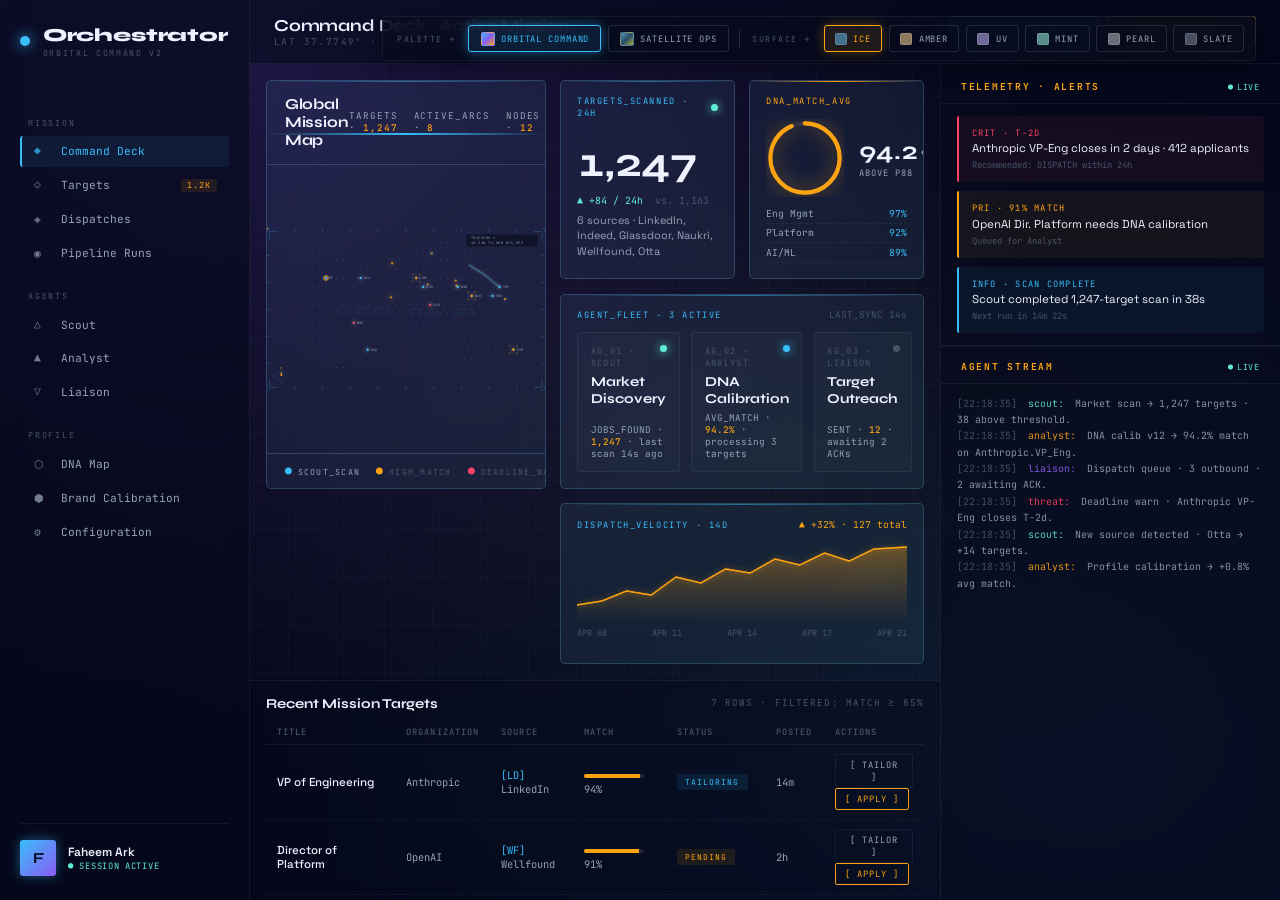
==== static/dashboard-preview.html @ 9f5adde4 "feat(dashboard): LinkedIn profile ingestion and redesigned operator UI Rebuilds the web dashboard as" ====
<!DOCTYPE html>
<html lang="en">
<head>
<meta charset="UTF-8" />
<meta name="viewport" content="width=device-width, initial-scale=1" />
<title>Orbital Command — Dashboard Preview</title>
<link rel="preconnect" href="https://fonts.googleapis.com" />
<link rel="preconnect" href="https://fonts.gstatic.com" crossorigin />
<link href="https://fonts.googleapis.com/css2?family=JetBrains+Mono:wght@400;500;600;700&family=Space+Grotesk:wght@400;500;600;700&family=Syne:wght@500;700;800&display=swap" rel="stylesheet" />

<style>
  /* =========================================================================
     ORBITAL COMMAND — palette + type tokens
     ========================================================================= */
  :root {
    --bg:         #070a1c;
    --bg-deep:    #04061a;
    --surface:    rgba(125, 211, 252, 0.08);
    --border:     rgba(125, 211, 252, 0.22);
    --border-lo:  rgba(148, 163, 184, 0.1);
    --text-hi:    #eef2ff;
    --text-mid:   #94a3b8;
    --text-low:   #475569;
    --primary:    #38bdf8;
    --primary-glow: rgba(56, 189, 248, 0.45);
    --accent:     #fca311;
    --accent-glow: rgba(252, 163, 17, 0.5);
    --indigo:     #8b5cf6;
    --indigo-glow: rgba(139, 92, 246, 0.4);
    --threat:     #ff4365;
    --success:    #5eead4;

    --display-font: 'Syne', sans-serif;
    --body-font:    'Space Grotesk', sans-serif;
    --mono-font:    'JetBrains Mono', monospace;
  }

  * { box-sizing: border-box; margin: 0; padding: 0; }
  html, body {
    height: 100vh;
    width: 100vw;
    overflow: hidden;
    background: var(--bg-deep);
    color: var(--text-hi);
    font-family: var(--body-font);
  }
  body {
    background-image:
      radial-gradient(ellipse at 18% 8%, rgba(139, 92, 246, 0.18), transparent 55%),
      radial-gradient(ellipse at 85% 85%, rgba(56, 189, 248, 0.10), transparent 60%),
      radial-gradient(ellipse at 60% 50%, rgba(252, 163, 17, 0.04), transparent 70%),
      linear-gradient(rgba(148, 163, 184, 0.035) 1px, transparent 1px),
      linear-gradient(90deg, rgba(148, 163, 184, 0.035) 1px, transparent 1px);
    background-size: 100% 100%, 100% 100%, 100% 100%, 48px 48px, 48px 48px;
  }

  .shell {
    display: grid;
    grid-template-columns: 250px 1fr 340px;
    grid-template-rows: 64px 1fr 220px;
    height: 100vh;
  }

  .nav {
    grid-column: 1 / 2;
    grid-row: 1 / 4;
    border-right: 1px solid var(--border-lo);
    padding: 1.5rem 1.25rem;
    display: flex;
    flex-direction: column;
    background: rgba(7, 10, 28, 0.65);
    backdrop-filter: blur(12px);
  }
  .brand { display: flex; align-items: center; gap: 0.8rem; margin-bottom: 2.5rem; }
  .brand .pulse {
    width: 10px; height: 10px;
    border-radius: 50%;
    background: var(--primary);
    box-shadow: 0 0 14px var(--primary);
    animation: pulse-dot 2s ease-in-out infinite;
    flex-shrink: 0;
  }
  @keyframes pulse-dot {
    0%, 100% { transform: scale(1); opacity: 1; }
    50%      { transform: scale(1.4); opacity: 0.55; }
  }
  .brand .wordmark {
    font-family: var(--display-font);
    font-weight: 800;
    font-size: 1.15rem;
    letter-spacing: -0.01em;
    color: var(--text-hi);
  }
  .brand .kicker {
    font-family: var(--mono-font);
    font-size: 0.52rem;
    letter-spacing: 0.2em;
    color: var(--text-low);
    text-transform: uppercase;
    margin-top: 0.15rem;
  }

  .nav-section {
    font-family: var(--mono-font);
    font-size: 0.52rem;
    letter-spacing: 0.22em;
    color: var(--text-low);
    text-transform: uppercase;
    margin: 1.2rem 0 0.5rem;
    padding: 0 0.5rem;
  }
  .nav-item {
    display: flex;
    align-items: center;
    gap: 0.8rem;
    padding: 0.55rem 0.75rem;
    font-family: var(--mono-font);
    font-size: 0.7rem;
    color: var(--text-mid);
    text-decoration: none;
    border-radius: 3px;
    border-left: 2px solid transparent;
    margin-bottom: 0.15rem;
    cursor: pointer;
    transition: all 0.2s ease;
  }
  .nav-item:hover { color: var(--text-hi); background: rgba(56, 189, 248, 0.04); }
  .nav-item.active {
    color: var(--primary);
    background: rgba(56, 189, 248, 0.08);
    border-left-color: var(--primary);
  }
  .nav-item .ic { width: 14px; opacity: 0.75; }
  .nav-item .badge {
    margin-left: auto;
    font-size: 0.52rem;
    letter-spacing: 0.1em;
    color: var(--accent);
    background: rgba(252, 163, 17, 0.1);
    padding: 0.1rem 0.4rem;
    border-radius: 2px;
  }

  .user-hub {
    margin-top: auto;
    padding-top: 1rem;
    border-top: 1px solid var(--border-lo);
    display: flex;
    gap: 0.75rem;
    align-items: center;
  }
  .avatar {
    width: 36px; height: 36px;
    border-radius: 3px;
    background: linear-gradient(135deg, var(--primary) 0%, var(--indigo) 100%);
    color: var(--bg-deep);
    display: flex;
    align-items: center;
    justify-content: center;
    font-family: var(--display-font);
    font-weight: 700;
    font-size: 0.95rem;
    flex-shrink: 0;
    box-shadow: 0 0 12px var(--primary-glow);
  }
  .user-meta .name { font-family: var(--body-font); font-size: 0.75rem; color: var(--text-hi); font-weight: 600; }
  .user-meta .role { font-family: var(--mono-font); font-size: 0.55rem; color: var(--success); letter-spacing: 0.08em; }

  .hud {
    grid-column: 2 / 4;
    grid-row: 1 / 2;
    display: flex;
    align-items: center;
    justify-content: space-between;
    padding: 0 1.5rem;
    border-bottom: 1px solid var(--border-lo);
    background: rgba(7, 10, 28, 0.55);
    backdrop-filter: blur(10px);
    z-index: 10;
  }
  .hud-title {
    font-family: var(--display-font);
    font-weight: 700;
    font-size: 1.05rem;
    color: var(--text-hi);
    letter-spacing: -0.01em;
  }
  .hud-meta {
    font-family: var(--mono-font);
    font-size: 0.58rem;
    color: var(--text-low);
    letter-spacing: 0.15em;
    text-transform: uppercase;
  }
  .hud-meta .live { color: var(--success); margin-left: 0.5rem; }
  .hud-meta .live::before { content: "●"; margin-right: 0.25rem; }
  .hud-right { display: flex; gap: 0.6rem; align-items: center; }
  .hud-clock {
    font-family: var(--mono-font);
    font-size: 0.68rem;
    color: var(--text-mid);
    letter-spacing: 0.12em;
    padding: 0.35rem 0.7rem;
    border: 1px solid var(--border-lo);
    border-radius: 2px;
  }

  .main {
    grid-column: 2 / 3;
    grid-row: 2 / 3;
    padding: 1rem;
    overflow: auto;
  }
  .bento {
    display: grid;
    grid-template-columns: 1.6fr 1fr 1fr;
    grid-auto-rows: minmax(160px, auto);
    gap: 0.9rem;
    height: 100%;
  }

  .tile {
    background: var(--surface);
    backdrop-filter: blur(16px);
    -webkit-backdrop-filter: blur(16px);
    border: 1px solid var(--border);
    border-radius: 5px;
    padding: 0.9rem 1rem;
    position: relative;
    overflow: hidden;
    transition: background 0.4s ease, border-color 0.4s ease, box-shadow 0.3s ease;
  }
  .tile::before {
    content: '';
    position: absolute;
    inset: 0 0 auto 0;
    height: 1px;
    background: linear-gradient(90deg, transparent, var(--primary), transparent);
    opacity: 0.5;
  }
  .tile.priority::before { background: linear-gradient(90deg, transparent, var(--accent), transparent); opacity: 1; }
  .tile.threat::before   { background: linear-gradient(90deg, transparent, var(--threat), transparent); opacity: 1; }
  .tile:hover { box-shadow: 0 0 28px rgba(56, 189, 248, 0.08); }

  .tile-head {
    display: flex;
    align-items: center;
    justify-content: space-between;
    margin-bottom: 0.7rem;
  }
  .tile-tag {
    font-family: var(--mono-font);
    font-size: 0.55rem;
    letter-spacing: 0.18em;
    color: var(--primary);
    text-transform: uppercase;
  }
  .tile-tag.accent { color: var(--accent); }
  .tile-tag.threat { color: var(--threat); }

  .tile-map {
    grid-column: 1 / 2;
    grid-row: 1 / 3;
    padding: 0;
    display: flex;
    flex-direction: column;
  }
  .map-head {
    padding: 0.9rem 1.1rem;
    display: flex;
    justify-content: space-between;
    align-items: center;
    border-bottom: 1px solid var(--border);
  }
  .map-head h2 {
    font-family: var(--display-font);
    font-size: 0.95rem;
    font-weight: 700;
    color: var(--text-hi);
    letter-spacing: -0.005em;
  }
  .map-head .stats {
    display: flex;
    gap: 1rem;
    font-family: var(--mono-font);
    font-size: 0.58rem;
    color: var(--text-mid);
    letter-spacing: 0.1em;
  }
  .map-head .stats b { color: var(--accent); font-weight: 500; }
  .map-svg { flex: 1; width: 100%; display: block; }
  .legend {
    display: flex;
    gap: 1rem;
    padding: 0.6rem 1.1rem;
    border-top: 1px solid var(--border);
    font-family: var(--mono-font);
    font-size: 0.52rem;
    color: var(--text-low);
    letter-spacing: 0.15em;
    text-transform: uppercase;
  }
  .legend span::before {
    content: "●";
    margin-right: 0.3rem;
    font-size: 0.7rem;
  }
  .legend .s-primary { color: var(--text-mid); }
  .legend .s-primary::before { color: var(--primary); }
  .legend .s-accent::before  { color: var(--accent); }
  .legend .s-threat::before  { color: var(--threat); }

  .tile-kpi { display: flex; flex-direction: column; gap: 0.4rem; }
  .kpi-value {
    font-family: var(--display-font);
    font-size: 2.6rem;
    font-weight: 700;
    line-height: 1;
    color: var(--text-hi);
    font-variant-numeric: tabular-nums;
    letter-spacing: -0.03em;
    margin: 0.3rem 0 0.25rem;
  }
  .kpi-delta {
    font-family: var(--mono-font);
    font-size: 0.62rem;
    color: var(--success);
  }
  .kpi-delta .prev { color: var(--text-low); margin-left: 0.4rem; }
  .kpi-sub {
    font-family: var(--body-font);
    font-size: 0.68rem;
    color: var(--text-mid);
    line-height: 1.4;
  }

  .tile-ring .ring-wrap { display: flex; align-items: center; gap: 0.9rem; margin-top: 0.3rem; }
  .ring-svg { width: 78px; height: 78px; flex-shrink: 0; }
  .ring-num {
    font-family: var(--display-font);
    font-size: 1.55rem;
    color: var(--text-hi);
    font-weight: 700;
    font-variant-numeric: tabular-nums;
  }
  .ring-num small { font-size: 0.8rem; color: var(--text-mid); margin-left: 0.15rem; }
  .ring-label {
    font-family: var(--mono-font);
    font-size: 0.55rem;
    letter-spacing: 0.12em;
    color: var(--text-mid);
    text-transform: uppercase;
    margin-top: 0.1rem;
  }
  .ring-list {
    margin-top: 0.45rem;
    font-family: var(--mono-font);
    font-size: 0.6rem;
  }
  .ring-list div {
    display: flex;
    justify-content: space-between;
    padding: 0.18rem 0;
    border-bottom: 1px dashed var(--border-lo);
    color: var(--text-mid);
  }
  .ring-list div span:last-child { color: var(--primary); }

  .tile-agents { grid-column: 2 / 4; }
  .agent-row { display: grid; grid-template-columns: repeat(3, 1fr); gap: 0.7rem; margin-top: 0.4rem; }
  .agent-card {
    background: rgba(148, 163, 184, 0.04);
    border: 1px solid var(--border-lo);
    border-radius: 3px;
    padding: 0.7rem 0.8rem;
    display: flex;
    flex-direction: column;
    gap: 0.3rem;
    position: relative;
  }
  .agent-card .id {
    font-family: var(--mono-font);
    font-size: 0.55rem;
    letter-spacing: 0.15em;
    color: var(--text-low);
    text-transform: uppercase;
  }
  .agent-card .role {
    font-family: var(--display-font);
    font-weight: 700;
    font-size: 0.85rem;
    color: var(--text-hi);
  }
  .agent-card .stat {
    font-family: var(--mono-font);
    font-size: 0.58rem;
    color: var(--text-mid);
    margin-top: auto;
  }
  .agent-card .stat b { color: var(--accent); font-weight: 500; }
  .signal {
    width: 7px;
    height: 7px;
    border-radius: 50%;
    display: inline-block;
  }
  .agent-card .signal {
    position: absolute;
    top: 0.7rem;
    right: 0.7rem;
  }
  .signal.on  { background: var(--success); box-shadow: 0 0 10px var(--success); animation: pulse-dot 1.8s infinite; }
  .signal.run { background: var(--primary); box-shadow: 0 0 10px var(--primary); animation: pulse-dot 1.2s infinite; }
  .signal.idle { background: var(--text-low); }

  .tile-spark { grid-column: 2 / 4; }
  .sparkline { width: 100%; height: 80px; margin-top: 0.2rem; display: block; }

  .tray {
    grid-column: 2 / 3;
    grid-row: 3 / 4;
    border-top: 1px solid var(--border-lo);
    padding: 0.75rem 1rem;
    overflow: auto;
    background: rgba(7, 10, 28, 0.45);
    backdrop-filter: blur(8px);
  }
  .tray-head {
    display: flex;
    justify-content: space-between;
    align-items: center;
    padding: 0.1rem 0 0.5rem;
  }
  .tray-head h3 { font-family: var(--display-font); font-size: 0.85rem; color: var(--text-hi); }
  .tray-head .count {
    font-family: var(--mono-font);
    font-size: 0.58rem;
    color: var(--text-low);
    letter-spacing: 0.12em;
  }

  .data-table {
    width: 100%;
    border-collapse: collapse;
    font-family: var(--mono-font);
    font-size: 0.65rem;
  }
  .data-table th {
    text-align: left;
    padding: 0.4rem 0.7rem;
    color: var(--text-low);
    font-weight: 500;
    letter-spacing: 0.12em;
    font-size: 0.55rem;
    text-transform: uppercase;
    border-bottom: 1px solid var(--border-lo);
  }
  .data-table td {
    padding: 0.55rem 0.7rem;
    border-bottom: 1px dashed var(--border-lo);
    color: var(--text-mid);
    vertical-align: middle;
  }
  .data-table td.title { color: var(--text-hi); font-family: var(--body-font); font-size: 0.72rem; font-weight: 500; }
  .data-table .src { color: var(--primary); }
  .data-table .score-bar {
    display: inline-block;
    width: 60px;
    height: 4px;
    background: rgba(148, 163, 184, 0.12);
    border-radius: 2px;
    overflow: hidden;
    vertical-align: middle;
    margin-right: 0.4rem;
  }
  .data-table .score-bar i {
    display: block;
    height: 100%;
    background: var(--accent);
    box-shadow: 0 0 8px var(--accent-glow);
  }
  .status-pill {
    display: inline-block;
    padding: 0.18rem 0.5rem;
    border-radius: 2px;
    font-size: 0.5rem;
    letter-spacing: 0.14em;
    text-transform: uppercase;
  }
  .status-pill.pending   { background: rgba(252, 163, 17, 0.1);  color: var(--accent); }
  .status-pill.tailoring { background: rgba(56, 189, 248, 0.1);  color: var(--primary); }
  .status-pill.dispatched{ background: rgba(94, 234, 212, 0.12); color: var(--success); }
  .status-pill.closed    { background: rgba(148, 163, 184, 0.1); color: var(--text-low); }

  .row-btn {
    background: transparent;
    border: 1px solid var(--border-lo);
    color: var(--text-mid);
    font-family: var(--mono-font);
    font-size: 0.55rem;
    letter-spacing: 0.12em;
    padding: 0.25rem 0.55rem;
    border-radius: 2px;
    cursor: pointer;
    transition: all 0.15s ease;
  }
  .row-btn:hover { border-color: var(--primary); color: var(--primary); }
  .row-btn.go { border-color: var(--accent); color: var(--accent); }
  .row-btn.go:hover { background: var(--accent); color: var(--bg-deep); }

  .rail {
    grid-column: 3 / 4;
    grid-row: 2 / 4;
    border-left: 1px solid var(--border-lo);
    background: rgba(7, 10, 28, 0.55);
    backdrop-filter: blur(10px);
    display: flex;
    flex-direction: column;
    overflow: hidden;
  }
  .rail-head {
    padding: 1rem 1.25rem 0.6rem;
    border-bottom: 1px solid var(--border-lo);
    display: flex;
    justify-content: space-between;
    align-items: center;
  }
  .rail-head h3 {
    font-family: var(--mono-font);
    font-size: 0.6rem;
    color: var(--accent);
    letter-spacing: 0.18em;
    text-transform: uppercase;
  }
  .rail-head .live {
    font-family: var(--mono-font);
    font-size: 0.52rem;
    color: var(--success);
    letter-spacing: 0.1em;
  }
  .rail-head .live::before { content: "●"; margin-right: 0.2rem; }

  .alert-list {
    padding: 0.75rem 1rem;
    border-bottom: 1px solid var(--border-lo);
    display: flex;
    flex-direction: column;
    gap: 0.55rem;
  }
  .alert {
    padding: 0.7rem 0.8rem;
    background: rgba(255, 67, 101, 0.06);
    border-left: 2px solid var(--threat);
    border-radius: 2px;
    display: flex;
    flex-direction: column;
    gap: 0.15rem;
  }
  .alert.warn { background: rgba(252, 163, 17, 0.06); border-left-color: var(--accent); }
  .alert.info { background: rgba(56, 189, 248, 0.06); border-left-color: var(--primary); }
  .alert .ttl {
    font-family: var(--mono-font);
    font-size: 0.55rem;
    letter-spacing: 0.14em;
    color: var(--threat);
    text-transform: uppercase;
  }
  .alert.warn .ttl { color: var(--accent); }
  .alert.info .ttl { color: var(--primary); }
  .alert .body {
    font-family: var(--body-font);
    font-size: 0.72rem;
    color: var(--text-hi);
    line-height: 1.35;
  }
  .alert .foot {
    font-family: var(--mono-font);
    font-size: 0.55rem;
    color: var(--text-low);
  }

  .stream {
    flex: 1;
    padding: 0.75rem 1rem 1rem;
    overflow-y: auto;
    font-family: var(--mono-font);
    font-size: 0.62rem;
    line-height: 1.65;
  }
  .stream .entry {
    opacity: 0;
    transform: translateX(8px);
    animation: slide-in 0.4s ease-out forwards;
  }
  @keyframes slide-in { to { opacity: 0.88; transform: translateX(0); } }
  .stream .ts    { color: var(--text-low); }
  .stream .agent { color: var(--primary); margin: 0 0.3rem; }
  .stream .agent.analyst { color: var(--accent); }
  .stream .agent.liaison { color: var(--indigo); }
  .stream .agent.threat  { color: var(--threat); }
  .stream .agent.scout   { color: var(--success); }
  .stream .msg   { color: var(--text-mid); }

  .btn {
    display: inline-flex;
    align-items: center;
    gap: 0.4rem;
    font-family: var(--mono-font);
    font-size: 0.6rem;
    letter-spacing: 0.14em;
    text-transform: uppercase;
    padding: 0.5rem 0.9rem;
    border-radius: 3px;
    cursor: pointer;
    transition: all 0.18s ease;
    border: 1px solid var(--primary);
    background: rgba(56, 189, 248, 0.08);
    color: var(--primary);
  }
  .btn:hover {
    background: var(--primary);
    color: var(--bg-deep);
    box-shadow: 0 0 20px var(--primary-glow);
    transform: translateY(-1px);
  }
  .btn.accent {
    border-color: var(--accent);
    color: var(--accent);
    background: rgba(252, 163, 17, 0.08);
  }
  .btn.accent:hover { background: var(--accent); color: var(--bg-deep); box-shadow: 0 0 20px var(--accent-glow); }
  .btn.ghost {
    border-color: var(--border);
    color: var(--text-mid);
    background: transparent;
  }
  .btn.ghost:hover { border-color: var(--text-hi); color: var(--text-hi); background: transparent; box-shadow: none; }

  .surface-switch {
    position: fixed;
    top: 16px;
    right: 24px;
    z-index: 100;
    display: flex;
    gap: 0.4rem;
    padding: 0.5rem 0.7rem;
    background: rgba(7, 10, 28, 0.85);
    backdrop-filter: blur(14px);
    border: 1px solid var(--border-lo);
    border-radius: 4px;
    box-shadow: 0 4px 20px rgba(0, 0, 0, 0.4);
  }
  .surface-switch .swlabel {
    font-family: var(--mono-font);
    font-size: 0.52rem;
    letter-spacing: 0.18em;
    color: var(--text-low);
    text-transform: uppercase;
    padding: 0.3rem 0.4rem 0.3rem 0.2rem;
    align-self: center;
  }
  .surface-btn {
    display: inline-flex;
    align-items: center;
    gap: 0.4rem;
    padding: 0.35rem 0.65rem;
    background: transparent;
    border: 1px solid rgba(148, 163, 184, 0.2);
    color: var(--text-mid);
    font-family: var(--mono-font);
    font-size: 0.55rem;
    letter-spacing: 0.1em;
    text-transform: uppercase;
    border-radius: 3px;
    cursor: pointer;
    transition: all 0.18s ease;
  }
  .surface-btn:hover { border-color: var(--text-hi); color: var(--text-hi); }
  .surface-btn.active {
    border-color: var(--accent);
    color: var(--accent);
    background: rgba(252, 163, 17, 0.1);
    box-shadow: 0 0 12px rgba(252, 163, 17, 0.3);
  }
  .surface-btn .chip {
    width: 12px;
    height: 12px;
    border-radius: 2px;
    border: 1px solid rgba(255, 255, 255, 0.15);
    background-color: var(--bg);
    background-image: linear-gradient(var(--chip, transparent), var(--chip, transparent));
  }

  .sw-divider {
    width: 1px;
    height: 20px;
    background: rgba(148, 163, 184, 0.2);
    margin: 0 0.2rem;
    align-self: center;
  }
  .palette-btn {
    display: inline-flex;
    align-items: center;
    gap: 0.4rem;
    padding: 0.35rem 0.7rem;
    background: transparent;
    border: 1px solid rgba(148, 163, 184, 0.2);
    color: var(--text-mid);
    font-family: var(--mono-font);
    font-size: 0.55rem;
    letter-spacing: 0.1em;
    text-transform: uppercase;
    border-radius: 3px;
    cursor: pointer;
    transition: all 0.18s ease;
  }
  .palette-btn:hover { border-color: var(--text-hi); color: var(--text-hi); }
  .palette-btn.active {
    border-color: var(--primary);
    color: var(--primary);
    background: rgba(56, 189, 248, 0.1);
    box-shadow: 0 0 12px var(--primary-glow);
  }
  .palette-btn .pchip {
    width: 14px; height: 14px;
    border-radius: 2px;
    border: 1px solid rgba(255, 255, 255, 0.15);
    display: inline-block;
  }

  /* SATELLITE OPS palette override — cooler, analytical, blue-grey + muted gold */
  [data-palette="satellite"] body {
    background-image:
      radial-gradient(ellipse at 18% 8%, rgba(51, 105, 149, 0.22), transparent 55%),
      radial-gradient(ellipse at 85% 85%, rgba(84, 152, 191, 0.10), transparent 60%),
      radial-gradient(ellipse at 60% 50%, rgba(170, 168, 64, 0.03), transparent 70%),
      linear-gradient(rgba(84, 152, 191, 0.04) 1px, transparent 1px),
      linear-gradient(90deg, rgba(84, 152, 191, 0.04) 1px, transparent 1px);
    background-size: 100% 100%, 100% 100%, 100% 100%, 48px 48px, 48px 48px;
  }
  [data-palette="satellite"] .palette-btn.active {
    border-color: var(--accent);
    color: var(--accent);
    background: rgba(170, 168, 64, 0.1);
    box-shadow: 0 0 12px var(--accent-glow);
  }

  @keyframes arc-draw {
    from { stroke-dashoffset: 260; opacity: 0; }
    15%  { opacity: 1; }
    to   { stroke-dashoffset: 0; opacity: 0; }
  }
  .arc {
    stroke-dasharray: 260;
    stroke-dashoffset: 260;
    fill: none;
    stroke-width: 1.2;
    stroke-linecap: round;
    animation: arc-draw 4.2s ease-out infinite;
  }
  @keyframes marker-pulse {
    0%   { r: 2; opacity: 1; }
    100% { r: 16; opacity: 0; }
  }
  .marker-core { fill: var(--primary); }
  .marker-core.accent { fill: var(--accent); }
  .marker-core.threat { fill: var(--threat); }
  .marker-ring {
    fill: none;
    stroke: var(--primary);
    stroke-width: 1;
    animation: marker-pulse 2.6s ease-out infinite;
  }
  .marker-ring.accent { stroke: var(--accent); }
  .marker-ring.threat { stroke: var(--threat); }

  /* Hi-tech map layers */
  .graticule {
    fill: none;
    stroke: var(--primary);
    opacity: 0.07;
    stroke-width: 0.3;
    stroke-dasharray: 1 3;
  }
  .graticule.prime {
    opacity: 0.18;
    stroke-dasharray: 3 2;
    stroke: var(--accent);
  }
  .hud-corner {
    fill: none;
    stroke: var(--primary);
    stroke-width: 1;
    opacity: 0.55;
  }
  .tick {
    stroke: var(--primary);
    stroke-width: 0.5;
    opacity: 0.25;
  }
  .tick.major { opacity: 0.55; stroke-width: 0.8; }

  .particle {
    fill: var(--accent);
    filter: drop-shadow(0 0 5px currentColor);
  }

  @keyframes reticle-spin { to { transform: rotate(360deg); } }
  .reticle {
    transform-origin: center;
    transform-box: fill-box;
    animation: reticle-spin 10s linear infinite;
  }

  @keyframes sonar {
    0%   { transform: scale(1);  opacity: 0.75; }
    100% { transform: scale(10); opacity: 0; }
  }
  .sonar {
    transform-origin: center;
    transform-box: fill-box;
    fill: none;
    stroke-width: 1;
    animation: sonar 3.2s ease-out infinite;
  }
  .sonar.d1 { animation-delay: 1s; }
  .sonar.d2 { animation-delay: 2s; }

  .compass {
    font-family: var(--mono-font);
    font-size: 6px;
    letter-spacing: 0.05em;
  }
  .compass-circle {
    fill: none;
    stroke: var(--primary);
    opacity: 0.4;
    stroke-width: 0.5;
  }

  .coord-readout {
    font-family: var(--mono-font);
    font-size: 7.5px;
    fill: var(--text-mid);
    letter-spacing: 0.15em;
  }
  .coord-readout .key { fill: var(--accent); }

  .geo-watermark {
    font-family: var(--display-font);
    font-size: 32px;
    font-weight: 800;
    fill: var(--primary);
    opacity: 0.04;
    letter-spacing: 0.08em;
  }

  @keyframes march { to { stroke-dashoffset: -20; } }
  .flow-line {
    stroke: var(--accent);
    stroke-width: 1.2;
    stroke-dasharray: 3 3;
    animation: march 1s linear infinite;
    fill: none;
  }

  @keyframes fade-up {
    from { opacity: 0; transform: translateY(10px); }
    to   { opacity: 1; transform: translateY(0); }
  }
  .tile, .alert, .agent-card { animation: fade-up 0.7s both; }
  .tile:nth-child(1) { animation-delay: 0.05s; }
  .tile:nth-child(2) { animation-delay: 0.12s; }
  .tile:nth-child(3) { animation-delay: 0.19s; }
  .tile:nth-child(4) { animation-delay: 0.26s; }
  .tile:nth-child(5) { animation-delay: 0.33s; }
  .tile:nth-child(6) { animation-delay: 0.4s; }

  @keyframes sweep {
    0%   { transform: translateY(-100%); opacity: 0; }
    10%  { opacity: 0.7; }
    90%  { opacity: 0.7; }
    100% { transform: translateY(100%); opacity: 0; }
  }
  .tile-map::after {
    content: "";
    position: absolute;
    inset: 52px 0 0 0;
    height: 2px;
    background: linear-gradient(90deg, transparent, var(--primary), transparent);
    animation: sweep 6s linear infinite;
    pointer-events: none;
  }

  .stream::-webkit-scrollbar,
  .tray::-webkit-scrollbar,
  .main::-webkit-scrollbar { width: 4px; height: 4px; }
  .stream::-webkit-scrollbar-thumb,
  .tray::-webkit-scrollbar-thumb,
  .main::-webkit-scrollbar-thumb {
    background: var(--border);
    border-radius: 2px;
  }
</style>
</head>
<body>

<div class="surface-switch" id="surface-switch">
  <span class="swlabel">PALETTE →</span>
  <button class="palette-btn active" data-palette-key="orbital">
    <span class="pchip" style="background: linear-gradient(135deg, #38bdf8 0%, #8b5cf6 50%, #fca311 100%);"></span>
    Orbital Command
  </button>
  <button class="palette-btn" data-palette-key="satellite">
    <span class="pchip" style="background: linear-gradient(135deg, #5498BF 0%, #274B68 50%, #AAA840 100%);"></span>
    Satellite Ops
  </button>
  <span class="sw-divider"></span>
  <span class="swlabel">SURFACE →</span>
  <button class="surface-btn active"
          data-surface="rgba(125, 211, 252, 0.08)"
          data-border="rgba(125, 211, 252, 0.22)"
          style="--chip: rgba(125, 211, 252, 0.5);">
    <span class="chip"></span> Ice
  </button>
  <button class="surface-btn"
          data-surface="rgba(252, 211, 148, 0.07)"
          data-border="rgba(252, 211, 148, 0.24)"
          style="--chip: rgba(252, 211, 148, 0.55);">
    <span class="chip"></span> Amber
  </button>
  <button class="surface-btn"
          data-surface="rgba(196, 181, 253, 0.08)"
          data-border="rgba(196, 181, 253, 0.24)"
          style="--chip: rgba(196, 181, 253, 0.55);">
    <span class="chip"></span> UV
  </button>
  <button class="surface-btn"
          data-surface="rgba(153, 246, 228, 0.07)"
          data-border="rgba(153, 246, 228, 0.22)"
          style="--chip: rgba(153, 246, 228, 0.55);">
    <span class="chip"></span> Mint
  </button>
  <button class="surface-btn"
          data-surface="rgba(255, 255, 255, 0.05)"
          data-border="rgba(255, 255, 255, 0.15)"
          style="--chip: rgba(255, 255, 255, 0.4);">
    <span class="chip"></span> Pearl
  </button>
  <button class="surface-btn"
          data-surface="rgba(148, 163, 184, 0.08)"
          data-border="rgba(148, 163, 184, 0.2)"
          style="--chip: rgba(148, 163, 184, 0.45);">
    <span class="chip"></span> Slate
  </button>
</div>

<div class="shell">

  <aside class="nav">
    <div class="brand">
      <div class="pulse"></div>
      <div>
        <div class="wordmark">Orchestrator</div>
        <div class="kicker">Orbital Command v2</div>
      </div>
    </div>

    <div class="nav-section">Mission</div>
    <a class="nav-item active"><span class="ic">◆</span> Command Deck</a>
    <a class="nav-item"><span class="ic">◇</span> Targets <span class="badge">1.2K</span></a>
    <a class="nav-item"><span class="ic">◈</span> Dispatches</a>
    <a class="nav-item"><span class="ic">◉</span> Pipeline Runs</a>

    <div class="nav-section">Agents</div>
    <a class="nav-item"><span class="ic">△</span> Scout</a>
    <a class="nav-item"><span class="ic">▲</span> Analyst</a>
    <a class="nav-item"><span class="ic">▽</span> Liaison</a>

    <div class="nav-section">Profile</div>
    <a class="nav-item"><span class="ic">⬡</span> DNA Map</a>
    <a class="nav-item"><span class="ic">⬢</span> Brand Calibration</a>
    <a class="nav-item"><span class="ic">⚙</span> Configuration</a>

    <div class="user-hub">
      <div class="avatar">F</div>
      <div class="user-meta">
        <div class="name">Faheem Ark</div>
        <div class="role">● SESSION ACTIVE</div>
      </div>
    </div>
  </aside>

  <header class="hud">
    <div>
      <div class="hud-title">Command Deck · Active Mission</div>
      <div class="hud-meta">LAT 37.7749° · LONG -122.4194° <span class="live">PIPELINE ENGAGED</span></div>
    </div>
    <div class="hud-right">
      <div class="hud-clock" id="clock">17:42:08 IST</div>
      <button class="btn ghost">[ SYNC NOTION ]</button>
      <button class="btn">[ RUN PIPELINE ]</button>
      <button class="btn accent">[ DISPATCH ALL ]</button>
    </div>
  </header>

  <main class="main">
    <div class="bento">

      <div class="tile tile-map">
        <div class="map-head">
          <h2>Global Mission Map</h2>
          <div class="stats">
            <span>TARGETS · <b>1,247</b></span>
            <span>ACTIVE_ARCS · <b>8</b></span>
            <span>NODES · <b>12</b></span>
          </div>
        </div>
        <svg class="map-svg" viewBox="0 0 620 360" preserveAspectRatio="xMidYMid meet" id="map-svg"></svg>
        <div class="legend">
          <span class="s-primary">SCOUT_SCAN</span>
          <span class="s-accent">HIGH_MATCH</span>
          <span class="s-threat">DEADLINE_WARN</span>
        </div>
      </div>

      <div class="tile tile-kpi">
        <div class="tile-head">
          <span class="tile-tag">TARGETS_SCANNED · 24H</span>
          <span class="signal on"></span>
        </div>
        <div class="kpi-value" data-counter="1247">0</div>
        <div class="kpi-delta">▲ +84 / 24h <span class="prev">vs. 1,163</span></div>
        <div class="kpi-sub">6 sources · LinkedIn, Indeed, Glassdoor, Naukri, Wellfound, Otta</div>
      </div>

      <div class="tile tile-ring priority">
        <div class="tile-head">
          <span class="tile-tag accent">DNA_MATCH_AVG</span>
        </div>
        <div class="ring-wrap">
          <svg class="ring-svg" viewBox="0 0 36 36">
            <circle cx="18" cy="18" r="16" fill="none" stroke="rgba(148,163,184,0.15)" stroke-width="2"/>
            <circle cx="18" cy="18" r="16" fill="none" stroke="var(--accent)" stroke-width="2"
                    stroke-dasharray="94 100" stroke-dashoffset="0" stroke-linecap="round"
                    transform="rotate(-90 18 18)" style="filter: drop-shadow(0 0 4px var(--accent-glow));"/>
          </svg>
          <div>
            <div class="ring-num">94.2<small>%</small></div>
            <div class="ring-label">above p88</div>
          </div>
        </div>
        <div class="ring-list">
          <div><span>Eng Mgmt</span><span>97%</span></div>
          <div><span>Platform</span><span>92%</span></div>
          <div><span>AI/ML</span><span>89%</span></div>
        </div>
      </div>

      <div class="tile tile-agents">
        <div class="tile-head">
          <span class="tile-tag">AGENT_FLEET · 3 ACTIVE</span>
          <span style="font-family:var(--mono-font);font-size:0.58rem;color:var(--text-low);">LAST_SYNC 14s</span>
        </div>
        <div class="agent-row">
          <div class="agent-card">
            <span class="signal on"></span>
            <div class="id">AG_01 · SCOUT</div>
            <div class="role">Market Discovery</div>
            <div class="stat">JOBS_FOUND · <b>1,247</b> · last scan 14s ago</div>
          </div>
          <div class="agent-card">
            <span class="signal run"></span>
            <div class="id">AG_02 · ANALYST</div>
            <div class="role">DNA Calibration</div>
            <div class="stat">AVG_MATCH · <b>94.2%</b> · processing 3 targets</div>
          </div>
          <div class="agent-card">
            <span class="signal idle"></span>
            <div class="id">AG_03 · LIAISON</div>
            <div class="role">Target Outreach</div>
            <div class="stat">SENT · <b>12</b> · awaiting 2 ACKs</div>
          </div>
        </div>
      </div>

      <div class="tile tile-spark">
        <div class="tile-head">
          <span class="tile-tag">DISPATCH_VELOCITY · 14D</span>
          <span style="font-family:var(--mono-font);font-size:0.6rem;color:var(--accent);">▲ +32% · 127 total</span>
        </div>
        <svg class="sparkline" viewBox="0 0 600 80" preserveAspectRatio="none">
          <defs>
            <linearGradient id="spark-fill" x1="0" x2="0" y1="0" y2="1">
              <stop offset="0%"  stop-color="var(--accent)" stop-opacity="0.35"/>
              <stop offset="100%" stop-color="var(--accent)" stop-opacity="0"/>
            </linearGradient>
          </defs>
          <path d="M0,62 L45,58 L90,48 L135,52 L180,34 L225,40 L270,26 L315,30 L360,16 L405,22 L450,10 L495,18 L540,6 L600,4"
                fill="none" stroke="var(--accent)" stroke-width="1.6" stroke-linecap="round" stroke-linejoin="round"
                style="filter: drop-shadow(0 0 3px var(--accent-glow));"/>
          <path d="M0,62 L45,58 L90,48 L135,52 L180,34 L225,40 L270,26 L315,30 L360,16 L405,22 L450,10 L495,18 L540,6 L600,4 L600,80 L0,80 Z"
                fill="url(#spark-fill)"/>
          <path class="flow-line" d="M0,62 L45,58 L90,48 L135,52 L180,34 L225,40 L270,26 L315,30 L360,16 L405,22 L450,10 L495,18 L540,6 L600,4"/>
        </svg>
        <div style="display:flex;justify-content:space-between;font-family:var(--mono-font);font-size:0.54rem;color:var(--text-low);margin-top:0.3rem;">
          <span>APR 08</span><span>APR 11</span><span>APR 14</span><span>APR 17</span><span>APR 21</span>
        </div>
      </div>
    </div>
  </main>

  <section class="tray">
    <div class="tray-head">
      <h3>Recent Mission Targets</h3>
      <span class="count">7 ROWS · FILTERED: MATCH ≥ 85%</span>
    </div>
    <table class="data-table">
      <thead>
        <tr>
          <th>Title</th><th>Organization</th><th>Source</th>
          <th>Match</th><th>Status</th><th>Posted</th><th>Actions</th>
        </tr>
      </thead>
      <tbody>
        <tr>
          <td class="title">VP of Engineering</td>
          <td>Anthropic</td>
          <td><span class="src">[LD]</span> LinkedIn</td>
          <td><span class="score-bar"><i style="width:94%"></i></span>94%</td>
          <td><span class="status-pill tailoring">Tailoring</span></td>
          <td>14m</td>
          <td><button class="row-btn">[ TAILOR ]</button> <button class="row-btn go">[ APPLY ]</button></td>
        </tr>
        <tr>
          <td class="title">Director of Platform</td>
          <td>OpenAI</td>
          <td><span class="src">[WF]</span> Wellfound</td>
          <td><span class="score-bar"><i style="width:91%"></i></span>91%</td>
          <td><span class="status-pill pending">Pending</span></td>
          <td>2h</td>
          <td><button class="row-btn">[ TAILOR ]</button> <button class="row-btn go">[ APPLY ]</button></td>
        </tr>
        <tr>
          <td class="title">Head of AI Infrastructure</td>
          <td>Cohere</td>
          <td><span class="src">[LD]</span> LinkedIn</td>
          <td><span class="score-bar"><i style="width:88%"></i></span>88%</td>
          <td><span class="status-pill tailoring">Tailoring</span></td>
          <td>6h</td>
          <td><button class="row-btn">[ TAILOR ]</button> <button class="row-btn go">[ APPLY ]</button></td>
        </tr>
        <tr>
          <td class="title">Sr. Engineering Manager · ML Platform</td>
          <td>Mistral AI</td>
          <td><span class="src">[OT]</span> Otta</td>
          <td><span class="score-bar"><i style="width:87%"></i></span>87%</td>
          <td><span class="status-pill dispatched">Dispatched</span></td>
          <td>1d</td>
          <td><button class="row-btn">[ VIEW ]</button></td>
        </tr>
        <tr>
          <td class="title">VP Engineering · Infrastructure</td>
          <td>Scale AI</td>
          <td><span class="src">[ID]</span> Indeed</td>
          <td><span class="score-bar"><i style="width:86%"></i></span>86%</td>
          <td><span class="status-pill dispatched">Dispatched</span></td>
          <td>1d</td>
          <td><button class="row-btn">[ VIEW ]</button></td>
        </tr>
        <tr>
          <td class="title">Director of Engineering · Data Platform</td>
          <td>Databricks</td>
          <td><span class="src">[LD]</span> LinkedIn</td>
          <td><span class="score-bar"><i style="width:85%"></i></span>85%</td>
          <td><span class="status-pill pending">Pending</span></td>
          <td>2d</td>
          <td><button class="row-btn">[ TAILOR ]</button> <button class="row-btn go">[ APPLY ]</button></td>
        </tr>
        <tr>
          <td class="title">Head of Platform Engineering</td>
          <td>Runway</td>
          <td><span class="src">[WF]</span> Wellfound</td>
          <td><span class="score-bar"><i style="width:85%"></i></span>85%</td>
          <td><span class="status-pill closed">Closed</span></td>
          <td>5d</td>
          <td><button class="row-btn">[ VIEW ]</button></td>
        </tr>
      </tbody>
    </table>
  </section>

  <aside class="rail">
    <div class="rail-head">
      <h3>Telemetry · Alerts</h3>
      <span class="live">LIVE</span>
    </div>
    <div class="alert-list">
      <div class="alert">
        <span class="ttl">CRIT · T-2d</span>
        <span class="body">Anthropic VP-Eng closes in 2 days · 412 applicants</span>
        <span class="foot">Recommended: DISPATCH within 24h</span>
      </div>
      <div class="alert warn">
        <span class="ttl">PRI · 91% MATCH</span>
        <span class="body">OpenAI Dir. Platform needs DNA calibration</span>
        <span class="foot">Queued for Analyst</span>
      </div>
      <div class="alert info">
        <span class="ttl">INFO · SCAN COMPLETE</span>
        <span class="body">Scout completed 1,247-target scan in 38s</span>
        <span class="foot">Next run in 14m 22s</span>
      </div>
    </div>

    <div class="rail-head" style="border-top:1px solid var(--border-lo); padding-top:0.8rem;">
      <h3>Agent Stream</h3>
      <span class="live">LIVE</span>
    </div>
    <div class="stream" id="stream"></div>
  </aside>
</div>

<script>
(() => {
  const ns = "http://www.w3.org/2000/svg";

  // =========================================================================
  // Dot-matrix world map
  // =========================================================================
  const CONTINENT_ROWS = [
    "0000000000000000000000000000000000000000",
    "0000011111000000000001111111000000000000",
    "0001111111110000000111111111110000000000",
    "0011111111111000011111111111111100000000",
    "0111111111111110111111111111111110000000",
    "0011111111111110111111111111111111000000",
    "0001111111111000011111111111111111100000",
    "0000111111100000011111111111111110000000",
    "0000011110000000011111111111111000000000",
    "0000011100000000001111111111110000000000",
    "0000011100000000001111110111000000000000",
    "0000011110000000000111100111000000000000",
    "0000001111000000000011000001111000000000",
    "0000000111000000000011000001111110000000",
    "0000000011100000000011000011111100000000",
    "0000000001100000000001000000000000000000",
    "0000000000000000000000000000000000000000",
    "0000000000000000000000000000000000000000",
  ];

  const NODES = [
    { col: 8,  row: 5,  label: "SF",  type: "primary" },
    { col: 13, row: 5,  label: "NYC", type: "primary" },
    { col: 21, row: 5,  label: "LDN", type: "accent"  },
    { col: 22, row: 6,  label: "BER", type: "primary" },
    { col: 23, row: 8,  label: "LAG", type: "threat"  },
    { col: 27, row: 6,  label: "DXB", type: "primary" },
    { col: 29, row: 7,  label: "BLR", type: "accent"  },
    { col: 33, row: 6,  label: "TKY", type: "primary" },
    { col: 32, row: 7,  label: "SHA", type: "primary" },
    { col: 35, row: 13, label: "SYD", type: "accent"  },
    { col: 14, row: 13, label: "SAO", type: "primary" },
    { col: 12, row: 10, label: "BOG", type: "threat"  },
  ];
  const ARCS = [[0, 2], [1, 7], [6, 2], [2, 10], [7, 9], [3, 6], [5, 1], [11, 0]];

  const svg = document.getElementById("map-svg");
  const W = 620, H = 360;
  const CELL_W = W / 40;
  const CELL_H = H / 18;
  const frag = document.createDocumentFragment();

  const COLORS = ["var(--accent)", "var(--primary)", "var(--indigo)"];
  const COLOR_HEX = ["#fca311", "#38bdf8", "#8b5cf6"];

  // -------------------------------------------------------------------------
  // Layer 0 · geo watermark
  // -------------------------------------------------------------------------
  const wm = document.createElementNS(ns, "text");
  wm.setAttribute("x", W / 2);
  wm.setAttribute("y", H / 2 + 12);
  wm.setAttribute("text-anchor", "middle");
  wm.setAttribute("class", "geo-watermark");
  wm.textContent = "GEO · 04°21";
  frag.appendChild(wm);

  // -------------------------------------------------------------------------
  // Layer 1 · hex-staggered dot continents
  // -------------------------------------------------------------------------
  CONTINENT_ROWS.forEach((row, y) => {
    const offset = (y % 2) ? CELL_W / 2 : 0;
    for (let x = 0; x < row.length; x++) {
      if (row[x] === "1") {
        const c = document.createElementNS(ns, "circle");
        c.setAttribute("cx", x * CELL_W + CELL_W / 2 + offset);
        c.setAttribute("cy", y * CELL_H + CELL_H / 2);
        c.setAttribute("r", 1.15);
        c.setAttribute("fill", "var(--primary)");
        c.setAttribute("opacity", "0.32");
        frag.appendChild(c);
      }
    }
  });

  // -------------------------------------------------------------------------
  // Layer 2 · full graticule (lat/lng grid)
  // -------------------------------------------------------------------------
  for (let col = 4; col < 40; col += 4) {
    const x = col * CELL_W;
    const l = document.createElementNS(ns, "line");
    l.setAttribute("x1", x); l.setAttribute("x2", x);
    l.setAttribute("y1", 0); l.setAttribute("y2", H);
    l.setAttribute("class", col === 20 ? "graticule prime" : "graticule");
    frag.appendChild(l);
  }
  for (let r = 3; r < 18; r += 3) {
    const y = r * CELL_H;
    const l = document.createElementNS(ns, "line");
    l.setAttribute("x1", 0); l.setAttribute("x2", W);
    l.setAttribute("y1", y); l.setAttribute("y2", y);
    l.setAttribute("class", r === 9 ? "graticule prime" : "graticule");
    frag.appendChild(l);
  }

  // -------------------------------------------------------------------------
  // Layer 3 · edge tick marks (lat on sides, lng on top/bottom)
  // -------------------------------------------------------------------------
  for (let r = 0; r <= 18; r++) {
    const y = r * CELL_H;
    const isMajor = r % 3 === 0;
    const len = isMajor ? 8 : 3;
    const cls = "tick" + (isMajor ? " major" : "");
    [
      { x1: 0, x2: len },
      { x1: W, x2: W - len },
    ].forEach(({ x1, x2 }) => {
      const t = document.createElementNS(ns, "line");
      t.setAttribute("x1", x1); t.setAttribute("x2", x2);
      t.setAttribute("y1", y);  t.setAttribute("y2", y);
      t.setAttribute("class", cls);
      frag.appendChild(t);
    });
  }
  for (let c = 0; c <= 40; c++) {
    const x = c * CELL_W;
    const isMajor = c % 4 === 0;
    const len = isMajor ? 8 : 3;
    const cls = "tick" + (isMajor ? " major" : "");
    [
      { y1: 0, y2: len },
      { y1: H, y2: H - len },
    ].forEach(({ y1, y2 }) => {
      const t = document.createElementNS(ns, "line");
      t.setAttribute("y1", y1); t.setAttribute("y2", y2);
      t.setAttribute("x1", x);  t.setAttribute("x2", x);
      t.setAttribute("class", cls);
      frag.appendChild(t);
    });
  }

  // -------------------------------------------------------------------------
  // Layer 4 · HUD corner brackets
  // -------------------------------------------------------------------------
  const B = 18, P = 6;
  [
    [P,     P,     1,  1],
    [W - P, P,    -1,  1],
    [P,     H - P, 1, -1],
    [W - P, H - P,-1, -1],
  ].forEach(([x, y, dx, dy]) => {
    const p = document.createElementNS(ns, "path");
    p.setAttribute("d", `M${x},${y + dy * B} L${x},${y} L${x + dx * B},${y}`);
    p.setAttribute("class", "hud-corner");
    frag.appendChild(p);
  });

  // -------------------------------------------------------------------------
  // Layer 5 · arcs + flowing data particles (animateMotion)
  // -------------------------------------------------------------------------
  const XLINK = "http://www.w3.org/1999/xlink";
  ARCS.forEach(([sIdx, tIdx], i) => {
    const s = NODES[sIdx], t = NODES[tIdx];
    const sx = s.col * CELL_W + CELL_W / 2;
    const sy = s.row * CELL_H + CELL_H / 2;
    const tx = t.col * CELL_W + CELL_W / 2;
    const ty = t.row * CELL_H + CELL_H / 2;
    const mx = (sx + tx) / 2;
    const my = (sy + ty) / 2;
    const dist = Math.hypot(tx - sx, ty - sy);
    const lift = Math.min(dist * 0.42, 140);
    const d = `M${sx},${sy} Q${mx},${my - lift} ${tx},${ty}`;
    const pathId = `arc-${i}`;
    const color = COLORS[i % 3];
    const hex = COLOR_HEX[i % 3];

    const path = document.createElementNS(ns, "path");
    path.setAttribute("id", pathId);
    path.setAttribute("d", d);
    path.setAttribute("class", "arc");
    path.setAttribute("stroke", color);
    path.style.animationDelay = `${i * 0.5}s`;
    path.style.filter = "drop-shadow(0 0 3px currentColor)";
    frag.appendChild(path);

    // Flowing data particle
    const particle = document.createElementNS(ns, "circle");
    particle.setAttribute("r", 2.2);
    particle.setAttribute("fill", hex);
    particle.setAttribute("class", "particle");
    particle.style.color = hex;
    const anim = document.createElementNS(ns, "animateMotion");
    anim.setAttribute("dur", `${3 + (i % 3) * 0.6}s`);
    anim.setAttribute("repeatCount", "indefinite");
    anim.setAttribute("begin", `${i * 0.35}s`);
    anim.setAttribute("rotate", "auto");
    const mpath = document.createElementNS(ns, "mpath");
    mpath.setAttributeNS(XLINK, "xlink:href", `#${pathId}`);
    mpath.setAttribute("href", `#${pathId}`);
    anim.appendChild(mpath);
    particle.appendChild(anim);
    frag.appendChild(particle);
  });

  // -------------------------------------------------------------------------
  // Layer 6 · nodes (sonar on command node + reticle on priority nodes)
  // -------------------------------------------------------------------------
  const COMMAND_IDX = 0; // SF
  NODES.forEach((n, i) => {
    const cx = n.col * CELL_W + CELL_W / 2;
    const cy = n.row * CELL_H + CELL_H / 2;

    // Radial sonar sweep from command node
    if (i === COMMAND_IDX) {
      ["", "d1", "d2"].forEach((d) => {
        const sonar = document.createElementNS(ns, "circle");
        sonar.setAttribute("cx", cx);
        sonar.setAttribute("cy", cy);
        sonar.setAttribute("r", 5);
        sonar.setAttribute("class", `sonar ${d}`.trim());
        sonar.setAttribute("stroke", "var(--accent)");
        frag.appendChild(sonar);
      });
    }

    // Rotating target reticle on accent (priority) nodes
    if (n.type === "accent") {
      const g = document.createElementNS(ns, "g");
      g.setAttribute("class", "reticle");
      g.setAttribute("transform", `translate(${cx} ${cy})`);
      const bracketD = "M-9,-6 L-9,-9 L-6,-9 M6,-9 L9,-9 L9,-6 M-9,6 L-9,9 L-6,9 M6,9 L9,9 L9,6";
      const br = document.createElementNS(ns, "path");
      br.setAttribute("d", bracketD);
      br.setAttribute("stroke", "var(--accent)");
      br.setAttribute("stroke-width", "0.9");
      br.setAttribute("fill", "none");
      br.setAttribute("opacity", "0.75");
      g.appendChild(br);
      // crosshair inside
      const h = document.createElementNS(ns, "line");
      h.setAttribute("x1", -4); h.setAttribute("x2", 4);
      h.setAttribute("y1", 0);  h.setAttribute("y2", 0);
      h.setAttribute("stroke", "var(--accent)");
      h.setAttribute("stroke-width", "0.4");
      h.setAttribute("opacity", "0.5");
      g.appendChild(h);
      const v = document.createElementNS(ns, "line");
      v.setAttribute("x1", 0); v.setAttribute("x2", 0);
      v.setAttribute("y1", -4); v.setAttribute("y2", 4);
      v.setAttribute("stroke", "var(--accent)");
      v.setAttribute("stroke-width", "0.4");
      v.setAttribute("opacity", "0.5");
      g.appendChild(v);
      frag.appendChild(g);
    }

    // Pulsing ring
    const ring = document.createElementNS(ns, "circle");
    ring.setAttribute("cx", cx);
    ring.setAttribute("cy", cy);
    ring.setAttribute("r", 2);
    ring.setAttribute("class", "marker-ring" + (n.type !== "primary" ? " " + n.type : ""));
    ring.style.animationDelay = `${(i % 5) * 0.35}s`;
    frag.appendChild(ring);

    // Node core
    const core = document.createElementNS(ns, "circle");
    core.setAttribute("cx", cx);
    core.setAttribute("cy", cy);
    core.setAttribute("r", 2.4);
    core.setAttribute("class", "marker-core" + (n.type !== "primary" ? " " + n.type : ""));
    core.style.filter = "drop-shadow(0 0 5px currentColor)";
    frag.appendChild(core);

    // Label
    const text = document.createElementNS(ns, "text");
    text.setAttribute("x", cx + 7);
    text.setAttribute("y", cy + 3);
    text.setAttribute("font-family", "JetBrains Mono, monospace");
    text.setAttribute("font-size", "7.5");
    text.setAttribute("fill", "var(--text-mid)");
    text.setAttribute("letter-spacing", "0.5");
    text.textContent = n.label;
    frag.appendChild(text);
  });

  // -------------------------------------------------------------------------
  // Layer 7 · compass rose (bottom-left)
  // -------------------------------------------------------------------------
  const compass = document.createElementNS(ns, "g");
  compass.setAttribute("transform", `translate(32 ${H - 32})`);
  const co1 = document.createElementNS(ns, "circle");
  co1.setAttribute("r", 13); co1.setAttribute("class", "compass-circle");
  compass.appendChild(co1);
  const co2 = document.createElementNS(ns, "circle");
  co2.setAttribute("r", 7); co2.setAttribute("class", "compass-circle");
  compass.appendChild(co2);
  // cardinal ticks
  ["N", "E", "S", "W"].forEach((dir, j) => {
    const angle = (j * 90 - 90) * Math.PI / 180;
    const tx = Math.cos(angle) * 17;
    const ty = Math.sin(angle) * 17;
    const t = document.createElementNS(ns, "text");
    t.setAttribute("x", tx);
    t.setAttribute("y", ty + 2);
    t.setAttribute("text-anchor", "middle");
    t.setAttribute("class", "compass");
    t.setAttribute("fill", dir === "N" ? "var(--accent)" : "var(--text-low)");
    t.textContent = dir;
    compass.appendChild(t);
  });
  // north pointer
  const pointer = document.createElementNS(ns, "path");
  pointer.setAttribute("d", "M0,-11 L-2.5,0 L2.5,0 Z");
  pointer.setAttribute("fill", "var(--accent)");
  pointer.setAttribute("opacity", "0.85");
  compass.appendChild(pointer);
  const hub = document.createElementNS(ns, "circle");
  hub.setAttribute("r", 1.5); hub.setAttribute("fill", "var(--accent)");
  compass.appendChild(hub);
  frag.appendChild(compass);

  // -------------------------------------------------------------------------
  // Layer 8 · live coord readout (top-right)
  // -------------------------------------------------------------------------
  const readoutBg = document.createElementNS(ns, "rect");
  readoutBg.setAttribute("x", W - 175);
  readoutBg.setAttribute("y", 12);
  readoutBg.setAttribute("width", 160);
  readoutBg.setAttribute("height", 28);
  readoutBg.setAttribute("fill", "rgba(7, 10, 28, 0.6)");
  readoutBg.setAttribute("stroke", "var(--border)");
  readoutBg.setAttribute("stroke-width", "0.5");
  readoutBg.setAttribute("rx", "2");
  frag.appendChild(readoutBg);

  const readoutKey = document.createElementNS(ns, "text");
  readoutKey.setAttribute("x", W - 165);
  readoutKey.setAttribute("y", 22);
  readoutKey.setAttribute("class", "coord-readout key");
  readoutKey.textContent = "TRACKING →";
  frag.appendChild(readoutKey);

  const readout = document.createElementNS(ns, "text");
  readout.setAttribute("id", "coord-readout");
  readout.setAttribute("x", W - 165);
  readout.setAttribute("y", 34);
  readout.setAttribute("class", "coord-readout");
  readout.textContent = "37.77N  122.42W  SF_CMD";
  frag.appendChild(readout);

  svg.appendChild(frag);

  // Cycle the coord readout through nodes
  const COORDS = [
    "37.77N  122.42W  SF_CMD",
    "40.71N  74.00W   NYC_OPS",
    "51.50N  00.12W   LDN_INT",
    "52.52N  13.40E   BER_REL",
    "25.27N  55.30E   DXB_HUB",
    "12.97N  77.59E   BLR_ENG",
    "35.68N  139.69E  TKY_PAC",
    "33.86S  151.20E  SYD_DWN",
    "23.55S  46.63W   SAO_LAT",
  ];
  let coordIdx = 0;
  setInterval(() => {
    coordIdx = (coordIdx + 1) % COORDS.length;
    const r = document.getElementById("coord-readout");
    if (r) r.textContent = COORDS[coordIdx];
  }, 2400);

  // =========================================================================
  // Counter animation
  // =========================================================================
  document.querySelectorAll("[data-counter]").forEach((el) => {
    const target = parseInt(el.dataset.counter, 10);
    const dur = 1600;
    const start = performance.now();
    (function tick(now) {
      const p = Math.min((now - start) / dur, 1);
      const eased = 1 - Math.pow(1 - p, 3);
      el.textContent = Math.round(target * eased).toLocaleString();
      if (p < 1) requestAnimationFrame(tick);
    })(start);
  });

  // =========================================================================
  // Live clock
  // =========================================================================
  const clock = document.getElementById("clock");
  const pad = (n) => String(n).padStart(2, "0");
  setInterval(() => {
    const d = new Date();
    clock.textContent = `${pad(d.getHours())}:${pad(d.getMinutes())}:${pad(d.getSeconds())} IST`;
  }, 1000);

  // =========================================================================
  // Agent stream (safe DOM construction — no innerHTML)
  // =========================================================================
  const stream = document.getElementById("stream");
  const LOG_LINES = [
    ["scout",   "Market scan → 1,247 targets · 38 above threshold."],
    ["analyst", "DNA calib v12 → 94.2% match on Anthropic.VP_Eng."],
    ["liaison", "Dispatch queue · 3 outbound · 2 awaiting ACK."],
    ["threat",  "Deadline warn · Anthropic VP-Eng closes T-2d."],
    ["scout",   "New source detected · Otta → +14 targets."],
    ["analyst", "Profile calibration → +0.8% avg match."],
    ["liaison", "ACK received · OpenAI Dir. Platform · status SEEN."],
    ["scout",   "Scheduled scan in 14m 22s · 6 sources configured."],
    ["analyst", "Tailoring · Mistral Sr. Eng Mgr · DNA v12 → v13."],
    ["threat",  "Competition signal · 412 applicants on Anthropic."],
  ];
  let logIdx = 0;
  function addLog() {
    const [agent, msg] = LOG_LINES[logIdx % LOG_LINES.length];
    const d = new Date();
    const ts = `[${pad(d.getHours())}:${pad(d.getMinutes())}:${pad(d.getSeconds())}]`;

    const entry = document.createElement("div");
    entry.className = "entry";

    const tsEl = document.createElement("span");
    tsEl.className = "ts";
    tsEl.textContent = ts;

    const agentEl = document.createElement("span");
    agentEl.className = "agent " + agent;
    agentEl.textContent = agent + ":";

    const msgEl = document.createElement("span");
    msgEl.className = "msg";
    msgEl.textContent = msg;

    entry.appendChild(tsEl);
    entry.appendChild(document.createTextNode(" "));
    entry.appendChild(agentEl);
    entry.appendChild(document.createTextNode(" "));
    entry.appendChild(msgEl);

    stream.appendChild(entry);
    stream.scrollTop = stream.scrollHeight;
    while (stream.children.length > 40) stream.removeChild(stream.firstChild);
    logIdx++;
  }
  for (let i = 0; i < 6; i++) addLog();
  setInterval(addLog, 2800);

  // =========================================================================
  // Palette + surface switchers
  // =========================================================================
  const switcher = document.getElementById("surface-switch");
  const root = document.documentElement;

  const PALETTES = {
    orbital: {
      "--bg":            "#070a1c",
      "--bg-deep":       "#04061a",
      "--surface":       "rgba(125, 211, 252, 0.08)",
      "--border":        "rgba(125, 211, 252, 0.22)",
      "--border-lo":     "rgba(148, 163, 184, 0.1)",
      "--text-hi":       "#eef2ff",
      "--text-mid":      "#94a3b8",
      "--text-low":      "#475569",
      "--primary":       "#38bdf8",
      "--primary-glow":  "rgba(56, 189, 248, 0.45)",
      "--accent":        "#fca311",
      "--accent-glow":   "rgba(252, 163, 17, 0.5)",
      "--indigo":        "#8b5cf6",
      "--indigo-glow":   "rgba(139, 92, 246, 0.4)",
      "--threat":        "#ff4365",
      "--success":       "#5eead4",
    },
    satellite: {
      "--bg":            "#030508",
      "--bg-deep":       "#010204",
      "--surface":       "rgba(39, 75, 104, 0.5)",
      "--border":        "rgba(84, 152, 191, 0.28)",
      "--border-lo":     "rgba(84, 152, 191, 0.1)",
      "--text-hi":       "#d7e5e9",
      "--text-mid":      "#8b9ca5",
      "--text-low":      "#4a5560",
      "--primary":       "#5498bf",
      "--primary-glow":  "rgba(84, 152, 191, 0.45)",
      "--accent":        "#aaa840",
      "--accent-glow":   "rgba(170, 168, 64, 0.5)",
      "--indigo":        "#336995",
      "--indigo-glow":   "rgba(51, 105, 149, 0.4)",
      "--threat":        "#c0583a",
      "--success":       "#7aa874",
    },
  };

  function applyPalette(key) {
    const p = PALETTES[key];
    if (!p) return;
    Object.entries(p).forEach(([prop, val]) => root.style.setProperty(prop, val));
    root.setAttribute("data-palette", key);
  }

  // Palette buttons
  switcher.querySelectorAll(".palette-btn").forEach((btn) => {
    btn.addEventListener("click", () => {
      const key = btn.dataset.paletteKey;
      applyPalette(key);
      switcher.querySelectorAll(".palette-btn").forEach((b) => b.classList.remove("active"));
      btn.classList.add("active");
      // Reset surface switcher state since palette overrides --surface
      switcher.querySelectorAll(".surface-btn").forEach((b) => b.classList.remove("active"));
    });
  });

  // Surface buttons (independent override of --surface/--border)
  switcher.querySelectorAll(".surface-btn").forEach((btn) => {
    btn.addEventListener("click", () => {
      root.style.setProperty("--surface", btn.dataset.surface);
      root.style.setProperty("--border",  btn.dataset.border);
      switcher.querySelectorAll(".surface-btn").forEach((b) => b.classList.remove("active"));
      btn.classList.add("active");
    });
  });

  // Seed the attribute on load
  root.setAttribute("data-palette", "orbital");
})();
</script>
</body>
</html>
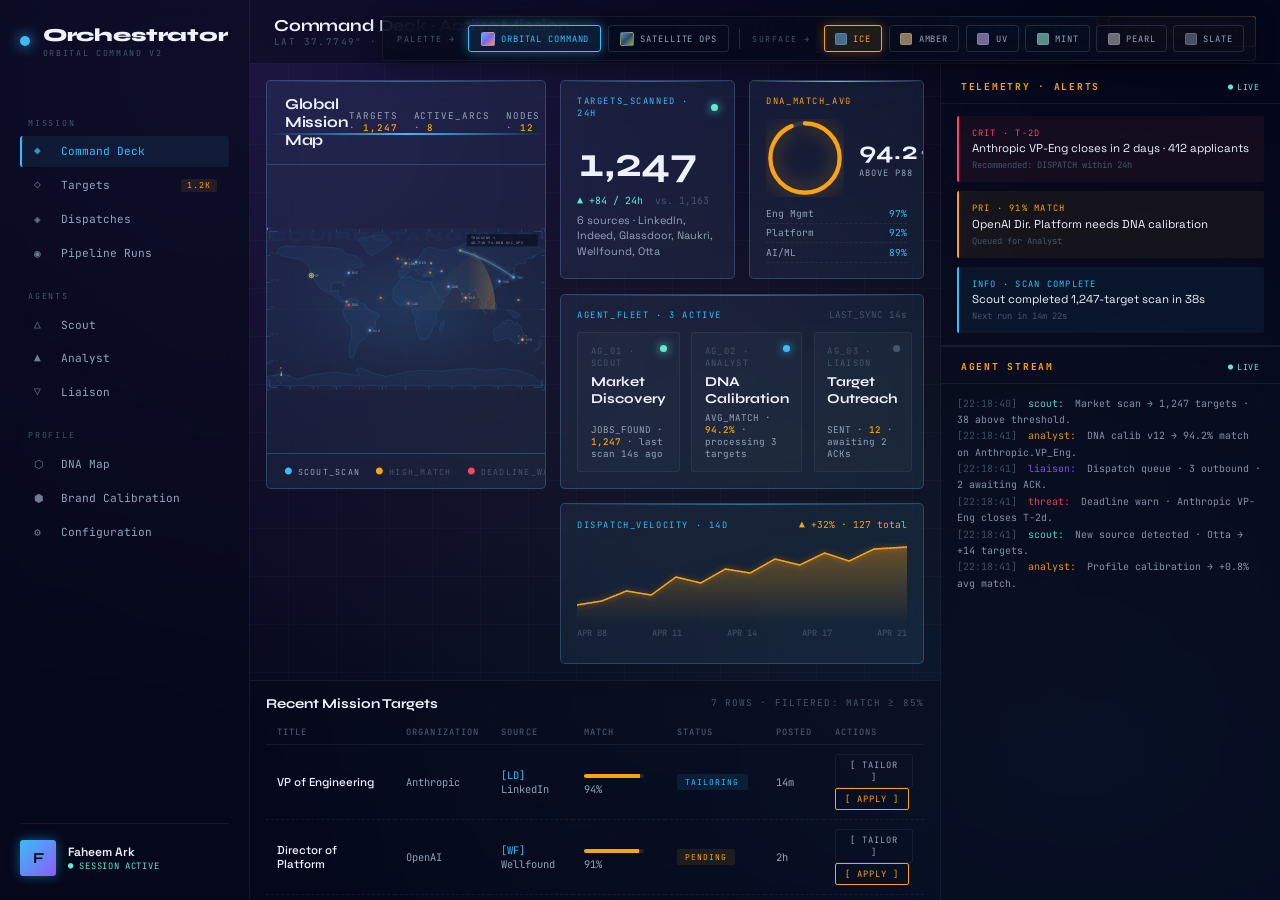
==== commit dd538ac4: "feat(dashboard): redesign world map with real continent geometry The previous 19x40 ASCII dot-matrix" ====
--- a/static/dashboard-preview.html
+++ b/static/dashboard-preview.html
@@ -778,14 +778,36 @@
   .graticule {
     fill: none;
     stroke: var(--primary);
-    opacity: 0.07;
+    opacity: 0.09;
     stroke-width: 0.3;
     stroke-dasharray: 1 3;
   }
   .graticule.prime {
-    opacity: 0.18;
-    stroke-dasharray: 3 2;
+    opacity: 0.28;
+    stroke-dasharray: 4 3;
     stroke: var(--accent);
+    stroke-width: 0.4;
+  }
+  .tropic-line {
+    fill: none;
+    stroke: var(--primary);
+    opacity: 0.12;
+    stroke-width: 0.35;
+    stroke-dasharray: 2 4;
+  }
+  .polar-circle {
+    fill: none;
+    stroke: var(--primary);
+    opacity: 0.09;
+    stroke-width: 0.35;
+    stroke-dasharray: 1 5;
+  }
+  .lat-label, .lon-label {
+    font-family: var(--mono-font);
+    font-size: 6.5px;
+    fill: var(--text-low);
+    letter-spacing: 0.06em;
+    opacity: 0.6;
   }
   .hud-corner {
     fill: none;
@@ -799,6 +821,33 @@
     opacity: 0.25;
   }
   .tick.major { opacity: 0.55; stroke-width: 0.8; }
+
+  .continent {
+    fill: url(#land-dots);
+    opacity: 0.95;
+  }
+  .continent-outline {
+    fill: none;
+    stroke: var(--primary);
+    stroke-width: 0.4;
+    opacity: 0.42;
+    filter: drop-shadow(0 0 1.2px rgba(56,189,248,0.6));
+  }
+  .node-label {
+    font-family: var(--mono-font);
+    font-size: 7.5px;
+    fill: var(--text-mid);
+    letter-spacing: 0.08em;
+  }
+
+  @keyframes radar-rotate { to { transform: rotate(360deg); } }
+  .radar-sweep {
+    transform-origin: 310px 180px; /* map viewBox center — 620/2, 360/2 */
+    animation: radar-rotate 9s linear infinite;
+    mix-blend-mode: screen;
+    opacity: 0.5;
+    pointer-events: none;
+  }
 
   .particle {
     fill: var(--accent);
@@ -1226,148 +1275,306 @@
   const ns = "http://www.w3.org/2000/svg";
 
   // =========================================================================
-  // Dot-matrix world map
+  // Equirectangular world map — 620×360 viewBox = 360°lon × 180°lat
   // =========================================================================
-  const CONTINENT_ROWS = [
-    "0000000000000000000000000000000000000000",
-    "0000011111000000000001111111000000000000",
-    "0001111111110000000111111111110000000000",
-    "0011111111111000011111111111111100000000",
-    "0111111111111110111111111111111110000000",
-    "0011111111111110111111111111111111000000",
-    "0001111111111000011111111111111111100000",
-    "0000111111100000011111111111111110000000",
-    "0000011110000000011111111111111000000000",
-    "0000011100000000001111111111110000000000",
-    "0000011100000000001111110111000000000000",
-    "0000011110000000000111100111000000000000",
-    "0000001111000000000011000001111000000000",
-    "0000000111000000000011000001111110000000",
-    "0000000011100000000011000011111100000000",
-    "0000000001100000000001000000000000000000",
-    "0000000000000000000000000000000000000000",
-    "0000000000000000000000000000000000000000",
+  const W = 620, H = 360;
+  const proj = (lat, lon) => [(lon + 180) * W / 360, (90 - lat) * H / 180];
+
+  // Hand-authored simplified coastlines as [lat, lon] arrays.
+  // Resolution favors recognizability over cartographic accuracy.
+  const CONTINENTS = [
+    // NORTH AMERICA
+    [[71,-156],[68,-165],[64,-166],[60,-162],[58,-152],[55,-135],[50,-128],
+     [46,-124],[40,-124],[35,-121],[34,-119],[30,-116],[23,-110],[21,-106],
+     [16,-95],[14,-91],[11,-87],[9,-84],[8,-78],[9,-82],[13,-83],[16,-88],
+     [18,-88],[21,-87],[21,-90],[20,-97],[26,-97],[29,-95],[30,-90],[30,-84],
+     [28,-82],[25,-80],[31,-81],[33,-79],[36,-76],[39,-74],[42,-71],[45,-66],
+     [47,-64],[47,-60],[49,-54],[51,-56],[54,-58],[58,-62],[60,-65],[62,-78],
+     [67,-83],[69,-95],[70,-125],[70,-141]],
+
+    // GREENLAND
+    [[83,-30],[80,-22],[75,-18],[68,-28],[60,-44],[65,-52],[72,-56],[76,-62],
+     [80,-58],[82,-42]],
+
+    // SOUTH AMERICA
+    [[12,-72],[11,-66],[10,-62],[8,-60],[5,-52],[1,-50],[-2,-44],[-5,-35],
+     [-8,-35],[-13,-39],[-18,-39],[-23,-43],[-25,-48],[-32,-52],[-35,-57],
+     [-39,-62],[-42,-64],[-48,-66],[-53,-68],[-55,-68],[-54,-73],[-45,-74],
+     [-40,-73],[-33,-71],[-27,-71],[-18,-70],[-13,-77],[-7,-80],[-3,-81],
+     [2,-79],[7,-78],[8,-77]],
+
+    // EURASIA (Portugal → Scandinavia → Arctic → Kamchatka →
+    //          Korea → China → SE Asia → India → Arabia → Red Sea → Med)
+    [[36,-9],[43,-9],[44,-1],[48,-4],[49,-1],[51,1],[51,4],[53,7],[54,9],
+     [55,13],[56,16],[59,18],[63,21],[65,24],[67,23],[70,30],[69,33],[68,39],
+     [67,42],[66,50],[67,55],[69,60],[70,69],[74,77],[76,95],[75,110],[73,125],
+     [73,141],[71,160],[70,172],[66,180],[62,172],[56,162],[60,168],[55,155],
+     [52,156],[50,142],[48,142],[46,142],[45,137],[42,131],[40,129],[38,128],
+     [35,129],[34,127],[36,126],[37,125],[39,124],[40,121],[38,121],[35,120],
+     [31,121],[28,121],[24,118],[22,114],[21,110],[18,109],[14,109],[11,108],
+     [10,105],[9,104],[4,104],[1,103],[2,101],[5,100],[7,98],[12,97],[14,94],
+     [17,94],[20,92],[22,89],[21,91],[22,91],[22,89],[21,87],[19,85],[16,82],
+     [13,80],[11,79],[8,78],[8,77],[10,76],[13,74],[16,74],[20,72],[23,68],
+     [25,66],[24,61],[25,58],[22,58],[17,55],[13,48],[13,44],[17,42],[22,38],
+     [28,34],[30,33],[32,34],[34,36],[36,36],[36,33],[37,30],[39,27],[37,23],
+     [35,25],[36,27],[40,26],[41,29],[43,28],[45,30],[46,37],[44,38],[42,41],
+     [40,40],[37,30],[36,27],[38,24],[40,22],[37,22],[37,26],[41,24],[45,14],
+     [44,13],[40,18],[38,15],[40,17],[41,16],[44,10],[44,8],[43,5],[41,3],
+     [38,0],[36,-4],[36,-6]],
+
+    // AFRICA
+    [[36,-5],[35,-2],[37,7],[34,9],[32,15],[31,24],[31,30],[30,32],[27,34],
+     [22,37],[15,40],[12,43],[10,50],[2,45],[-2,42],[-6,39],[-10,40],[-15,40],
+     [-20,35],[-26,33],[-31,30],[-34,26],[-34,20],[-33,18],[-29,16],[-22,14],
+     [-15,12],[-9,13],[-6,12],[-5,9],[2,9],[4,7],[6,3],[5,-2],[5,-8],[8,-13],
+     [12,-17],[18,-16],[21,-17],[26,-14],[29,-10],[32,-9]],
+
+    // AUSTRALIA
+    [[-14,125],[-16,129],[-12,130],[-12,137],[-17,141],[-14,144],[-20,149],
+     [-27,153],[-34,151],[-38,145],[-39,143],[-35,138],[-34,135],[-32,134],
+     [-32,133],[-35,120],[-35,115],[-32,115],[-26,113],[-22,114],[-20,118],
+     [-18,122]],
+
+    // ANTARCTICA (band across the bottom)
+    [[-75,-180],[-72,-160],[-78,-140],[-73,-120],[-70,-95],[-74,-60],
+     [-68,-65],[-65,-60],[-66,-56],[-72,-40],[-75,-25],[-70,0],[-68,20],
+     [-69,45],[-67,65],[-66,85],[-68,105],[-66,125],[-68,145],[-74,165],
+     [-78,170],[-85,180],[-85,-180]],
+
+    // GREAT BRITAIN + IRELAND (simplified as one mass)
+    [[58,-5],[58,-2],[54,-1],[52,1],[50,-1],[50,-5],[52,-5],[52,-9],[55,-7]],
+
+    // JAPAN (Honshu primary)
+    [[45,141],[42,141],[38,141],[35,140],[34,137],[33,131],[34,130],[36,133],
+     [39,139],[42,140]],
+
+    // MADAGASCAR
+    [[-12,49],[-15,50],[-19,49],[-22,48],[-25,46],[-24,44],[-20,44],[-15,46]],
+
+    // NEW ZEALAND (North+South joined for simplicity)
+    [[-34,173],[-37,176],[-40,176],[-41,174],[-41,173],[-44,171],[-46,167],
+     [-46,170],[-44,173]],
+
+    // SUMATRA
+    [[5,95],[3,98],[-3,102],[-5,105],[-2,101],[2,97]],
+
+    // BORNEO
+    [[7,117],[4,118],[-1,117],[-3,114],[-3,110],[0,109],[4,113]],
+
+    // NEW GUINEA
+    [[-1,131],[-4,134],[-9,140],[-10,144],[-8,147],[-6,149],[-3,142],[-1,137]],
   ];
 
   const NODES = [
-    { col: 8,  row: 5,  label: "SF",  type: "primary" },
-    { col: 13, row: 5,  label: "NYC", type: "primary" },
-    { col: 21, row: 5,  label: "LDN", type: "accent"  },
-    { col: 22, row: 6,  label: "BER", type: "primary" },
-    { col: 23, row: 8,  label: "LAG", type: "threat"  },
-    { col: 27, row: 6,  label: "DXB", type: "primary" },
-    { col: 29, row: 7,  label: "BLR", type: "accent"  },
-    { col: 33, row: 6,  label: "TKY", type: "primary" },
-    { col: 32, row: 7,  label: "SHA", type: "primary" },
-    { col: 35, row: 13, label: "SYD", type: "accent"  },
-    { col: 14, row: 13, label: "SAO", type: "primary" },
-    { col: 12, row: 10, label: "BOG", type: "threat"  },
+    { id: "SF",  lat:  37.77, lon: -122.42, type: "command" },
+    { id: "NYC", lat:  40.71, lon:  -74.00, type: "primary" },
+    { id: "LDN", lat:  51.51, lon:   -0.13, type: "accent"  },
+    { id: "BER", lat:  52.52, lon:   13.40, type: "primary" },
+    { id: "LAG", lat:   6.52, lon:    3.37, type: "threat"  },
+    { id: "DXB", lat:  25.28, lon:   55.34, type: "primary" },
+    { id: "BLR", lat:  12.97, lon:   77.59, type: "accent"  },
+    { id: "TKY", lat:  35.68, lon:  139.69, type: "primary" },
+    { id: "SHA", lat:  31.22, lon:  121.46, type: "primary" },
+    { id: "SYD", lat: -33.87, lon:  151.21, type: "accent"  },
+    { id: "SAO", lat: -23.55, lon:  -46.63, type: "primary" },
+    { id: "BOG", lat:   4.71, lon:  -74.07, type: "threat"  },
   ];
-  const ARCS = [[0, 2], [1, 7], [6, 2], [2, 10], [7, 9], [3, 6], [5, 1], [11, 0]];
+  const ARCS = [[0,2],[1,7],[6,2],[2,10],[7,9],[3,6],[5,1],[11,0],[8,9]];
 
   const svg = document.getElementById("map-svg");
-  const W = 620, H = 360;
-  const CELL_W = W / 40;
-  const CELL_H = H / 18;
   const frag = document.createDocumentFragment();
 
   const COLORS = ["var(--accent)", "var(--primary)", "var(--indigo)"];
   const COLOR_HEX = ["#fca311", "#38bdf8", "#8b5cf6"];
 
   // -------------------------------------------------------------------------
-  // Layer 0 · geo watermark
-  // -------------------------------------------------------------------------
-  const wm = document.createElementNS(ns, "text");
-  wm.setAttribute("x", W / 2);
-  wm.setAttribute("y", H / 2 + 12);
-  wm.setAttribute("text-anchor", "middle");
-  wm.setAttribute("class", "geo-watermark");
-  wm.textContent = "GEO · 04°21";
-  frag.appendChild(wm);
-
-  // -------------------------------------------------------------------------
-  // Layer 1 · hex-staggered dot continents
-  // -------------------------------------------------------------------------
-  CONTINENT_ROWS.forEach((row, y) => {
-    const offset = (y % 2) ? CELL_W / 2 : 0;
-    for (let x = 0; x < row.length; x++) {
-      if (row[x] === "1") {
-        const c = document.createElementNS(ns, "circle");
-        c.setAttribute("cx", x * CELL_W + CELL_W / 2 + offset);
-        c.setAttribute("cy", y * CELL_H + CELL_H / 2);
-        c.setAttribute("r", 1.15);
-        c.setAttribute("fill", "var(--primary)");
-        c.setAttribute("opacity", "0.32");
-        frag.appendChild(c);
-      }
-    }
+  // Layer 0 · SVG <defs> — dot pattern, atmosphere gradient, radar gradient
+  // Built with DOM APIs (no innerHTML) to avoid XSS/injection surface.
+  // -------------------------------------------------------------------------
+  const defs = document.createElementNS(ns, "defs");
+
+  const pattern = document.createElementNS(ns, "pattern");
+  pattern.setAttribute("id", "land-dots");
+  pattern.setAttribute("x", "0"); pattern.setAttribute("y", "0");
+  pattern.setAttribute("width", "4"); pattern.setAttribute("height", "4");
+  pattern.setAttribute("patternUnits", "userSpaceOnUse");
+  const patternDot = document.createElementNS(ns, "circle");
+  patternDot.setAttribute("cx", "2"); patternDot.setAttribute("cy", "2");
+  patternDot.setAttribute("r", "0.72");
+  patternDot.setAttribute("fill", "#38bdf8");
+  patternDot.setAttribute("opacity", "0.62");
+  pattern.appendChild(patternDot);
+  defs.appendChild(pattern);
+
+  const atmosGrad = document.createElementNS(ns, "radialGradient");
+  atmosGrad.setAttribute("id", "earth-atmos");
+  atmosGrad.setAttribute("cx", "50%"); atmosGrad.setAttribute("cy", "50%");
+  atmosGrad.setAttribute("r", "72%");
+  [
+    ["0%", "rgba(56,189,248,0.14)"],
+    ["55%", "rgba(56,189,248,0.04)"],
+    ["100%", "rgba(56,189,248,0)"],
+  ].forEach(([offset, color]) => {
+    const stop = document.createElementNS(ns, "stop");
+    stop.setAttribute("offset", offset);
+    stop.setAttribute("stop-color", color);
+    atmosGrad.appendChild(stop);
   });
-
-  // -------------------------------------------------------------------------
-  // Layer 2 · full graticule (lat/lng grid)
-  // -------------------------------------------------------------------------
-  for (let col = 4; col < 40; col += 4) {
-    const x = col * CELL_W;
+  defs.appendChild(atmosGrad);
+
+  const radarGrad = document.createElementNS(ns, "linearGradient");
+  radarGrad.setAttribute("id", "radar-grad");
+  radarGrad.setAttribute("gradientUnits", "userSpaceOnUse");
+  radarGrad.setAttribute("x1", String(W / 2));
+  radarGrad.setAttribute("y1", String(H / 2));
+  radarGrad.setAttribute("x2", String(W / 2 + 200));
+  radarGrad.setAttribute("y2", String(H / 2));
+  [
+    ["0%", "rgba(252,163,17,0)"],
+    ["70%", "rgba(252,163,17,0.08)"],
+    ["100%", "rgba(252,163,17,0.55)"],
+  ].forEach(([offset, color]) => {
+    const stop = document.createElementNS(ns, "stop");
+    stop.setAttribute("offset", offset);
+    stop.setAttribute("stop-color", color);
+    radarGrad.appendChild(stop);
+  });
+  defs.appendChild(radarGrad);
+
+  frag.appendChild(defs);
+
+  // -------------------------------------------------------------------------
+  // Layer 1 · atmospheric background wash
+  // -------------------------------------------------------------------------
+  const atmos = document.createElementNS(ns, "rect");
+  atmos.setAttribute("x", 0); atmos.setAttribute("y", 0);
+  atmos.setAttribute("width", W); atmos.setAttribute("height", H);
+  atmos.setAttribute("fill", "url(#earth-atmos)");
+  frag.appendChild(atmos);
+
+  // -------------------------------------------------------------------------
+  // Layer 2 · graticule — meridians, parallels, equator, prime, tropics, polar
+  // -------------------------------------------------------------------------
+  for (let lon = -150; lon <= 150; lon += 30) {
+    const [x] = proj(0, lon);
     const l = document.createElementNS(ns, "line");
     l.setAttribute("x1", x); l.setAttribute("x2", x);
     l.setAttribute("y1", 0); l.setAttribute("y2", H);
-    l.setAttribute("class", col === 20 ? "graticule prime" : "graticule");
+    l.setAttribute("class", lon === 0 ? "graticule prime" : "graticule");
     frag.appendChild(l);
   }
-  for (let r = 3; r < 18; r += 3) {
-    const y = r * CELL_H;
+  for (let lat = -60; lat <= 60; lat += 30) {
+    const [, y] = proj(lat, 0);
     const l = document.createElementNS(ns, "line");
     l.setAttribute("x1", 0); l.setAttribute("x2", W);
     l.setAttribute("y1", y); l.setAttribute("y2", y);
-    l.setAttribute("class", r === 9 ? "graticule prime" : "graticule");
+    l.setAttribute("class", lat === 0 ? "graticule prime" : "graticule");
     frag.appendChild(l);
   }
-
-  // -------------------------------------------------------------------------
-  // Layer 3 · edge tick marks (lat on sides, lng on top/bottom)
-  // -------------------------------------------------------------------------
-  for (let r = 0; r <= 18; r++) {
-    const y = r * CELL_H;
-    const isMajor = r % 3 === 0;
+  [23.5, -23.5].forEach((lat) => {
+    const [, y] = proj(lat, 0);
+    const l = document.createElementNS(ns, "line");
+    l.setAttribute("x1", 0); l.setAttribute("x2", W);
+    l.setAttribute("y1", y); l.setAttribute("y2", y);
+    l.setAttribute("class", "tropic-line");
+    frag.appendChild(l);
+  });
+  [66.5, -66.5].forEach((lat) => {
+    const [, y] = proj(lat, 0);
+    const l = document.createElementNS(ns, "line");
+    l.setAttribute("x1", 0); l.setAttribute("x2", W);
+    l.setAttribute("y1", y); l.setAttribute("y2", y);
+    l.setAttribute("class", "polar-circle");
+    frag.appendChild(l);
+  });
+
+  // Graticule labels
+  for (let lon = -150; lon <= 150; lon += 30) {
+    const [x] = proj(0, lon);
+    const t = document.createElementNS(ns, "text");
+    t.setAttribute("x", x);
+    t.setAttribute("y", H - 5);
+    t.setAttribute("text-anchor", "middle");
+    t.setAttribute("class", "lon-label");
+    t.textContent = lon === 0 ? "0°" : lon > 0 ? `${lon}°E` : `${Math.abs(lon)}°W`;
+    frag.appendChild(t);
+  }
+  for (let lat = -60; lat <= 60; lat += 30) {
+    const [, y] = proj(lat, 0);
+    const t = document.createElementNS(ns, "text");
+    t.setAttribute("x", 6);
+    t.setAttribute("y", y - 3);
+    t.setAttribute("class", "lat-label");
+    t.textContent = lat === 0 ? "EQ" : lat > 0 ? `${lat}°N` : `${Math.abs(lat)}°S`;
+    frag.appendChild(t);
+  }
+
+  // -------------------------------------------------------------------------
+  // Layer 3 · continents — stippled fill + glowing outline
+  // -------------------------------------------------------------------------
+  const continentsG = document.createElementNS(ns, "g");
+  continentsG.setAttribute("class", "continents");
+  CONTINENTS.forEach((coords) => {
+    const d = "M " + coords.map(([lat, lon]) => proj(lat, lon).map((n) => n.toFixed(1)).join(",")).join(" L ") + " Z";
+    const fill = document.createElementNS(ns, "path");
+    fill.setAttribute("d", d);
+    fill.setAttribute("class", "continent");
+    continentsG.appendChild(fill);
+    const outline = document.createElementNS(ns, "path");
+    outline.setAttribute("d", d);
+    outline.setAttribute("class", "continent-outline");
+    continentsG.appendChild(outline);
+  });
+  frag.appendChild(continentsG);
+
+  // -------------------------------------------------------------------------
+  // Layer 4 · geo watermark (beneath HUD, above map)
+  // -------------------------------------------------------------------------
+  const wm = document.createElementNS(ns, "text");
+  wm.setAttribute("x", W / 2);
+  wm.setAttribute("y", 28);
+  wm.setAttribute("text-anchor", "middle");
+  wm.setAttribute("class", "geo-watermark");
+  wm.textContent = "EARTH · EQUIRECTANGULAR · WGS84";
+  frag.appendChild(wm);
+
+  // -------------------------------------------------------------------------
+  // Layer 5 · edge ticks (every 5° minor, 30° major)
+  // -------------------------------------------------------------------------
+  for (let lat = -90; lat <= 90; lat += 5) {
+    const [, y] = proj(lat, 0);
+    const isMajor = lat % 30 === 0;
     const len = isMajor ? 8 : 3;
-    const cls = "tick" + (isMajor ? " major" : "");
-    [
-      { x1: 0, x2: len },
-      { x1: W, x2: W - len },
-    ].forEach(({ x1, x2 }) => {
+    [{ x1: 0, x2: len }, { x1: W, x2: W - len }].forEach(({ x1, x2 }) => {
       const t = document.createElementNS(ns, "line");
       t.setAttribute("x1", x1); t.setAttribute("x2", x2);
-      t.setAttribute("y1", y);  t.setAttribute("y2", y);
-      t.setAttribute("class", cls);
+      t.setAttribute("y1", y); t.setAttribute("y2", y);
+      t.setAttribute("class", "tick" + (isMajor ? " major" : ""));
       frag.appendChild(t);
     });
   }
-  for (let c = 0; c <= 40; c++) {
-    const x = c * CELL_W;
-    const isMajor = c % 4 === 0;
+  for (let lon = -180; lon <= 180; lon += 5) {
+    const [x] = proj(0, lon);
+    const isMajor = lon % 30 === 0;
     const len = isMajor ? 8 : 3;
-    const cls = "tick" + (isMajor ? " major" : "");
-    [
-      { y1: 0, y2: len },
-      { y1: H, y2: H - len },
-    ].forEach(({ y1, y2 }) => {
+    [{ y1: 0, y2: len }, { y1: H, y2: H - len }].forEach(({ y1, y2 }) => {
       const t = document.createElementNS(ns, "line");
+      t.setAttribute("x1", x); t.setAttribute("x2", x);
       t.setAttribute("y1", y1); t.setAttribute("y2", y2);
-      t.setAttribute("x1", x);  t.setAttribute("x2", x);
-      t.setAttribute("class", cls);
+      t.setAttribute("class", "tick" + (isMajor ? " major" : ""));
       frag.appendChild(t);
     });
   }
 
   // -------------------------------------------------------------------------
-  // Layer 4 · HUD corner brackets
+  // Layer 6 · HUD corner brackets
   // -------------------------------------------------------------------------
   const B = 18, P = 6;
   [
-    [P,     P,     1,  1],
-    [W - P, P,    -1,  1],
-    [P,     H - P, 1, -1],
-    [W - P, H - P,-1, -1],
+    [P, P, 1, 1],
+    [W - P, P, -1, 1],
+    [P, H - P, 1, -1],
+    [W - P, H - P, -1, -1],
   ].forEach(([x, y, dx, dy]) => {
     const p = document.createElementNS(ns, "path");
     p.setAttribute("d", `M${x},${y + dy * B} L${x},${y} L${x + dx * B},${y}`);
@@ -1376,20 +1583,33 @@
   });
 
   // -------------------------------------------------------------------------
-  // Layer 5 · arcs + flowing data particles (animateMotion)
+  // Layer 7 · rotating radar sweep wedge (centered on map)
+  // -------------------------------------------------------------------------
+  const sweepCx = W / 2, sweepCy = H / 2, sweepR = 200;
+  const a0 = 0, a1 = -40 * Math.PI / 180;
+  const p0x = sweepCx + sweepR * Math.cos(a0), p0y = sweepCy + sweepR * Math.sin(a0);
+  const p1x = sweepCx + sweepR * Math.cos(a1), p1y = sweepCy + sweepR * Math.sin(a1);
+  const sweepArc = document.createElementNS(ns, "path");
+  sweepArc.setAttribute(
+    "d",
+    `M ${sweepCx} ${sweepCy} L ${p0x.toFixed(1)} ${p0y.toFixed(1)} A ${sweepR} ${sweepR} 0 0 0 ${p1x.toFixed(1)} ${p1y.toFixed(1)} Z`
+  );
+  sweepArc.setAttribute("fill", "url(#radar-grad)");
+  sweepArc.setAttribute("class", "radar-sweep");
+  frag.appendChild(sweepArc);
+
+  // -------------------------------------------------------------------------
+  // Layer 8 · arcs + flowing data particles
   // -------------------------------------------------------------------------
   const XLINK = "http://www.w3.org/1999/xlink";
   ARCS.forEach(([sIdx, tIdx], i) => {
     const s = NODES[sIdx], t = NODES[tIdx];
-    const sx = s.col * CELL_W + CELL_W / 2;
-    const sy = s.row * CELL_H + CELL_H / 2;
-    const tx = t.col * CELL_W + CELL_W / 2;
-    const ty = t.row * CELL_H + CELL_H / 2;
-    const mx = (sx + tx) / 2;
-    const my = (sy + ty) / 2;
+    const [sx, sy] = proj(s.lat, s.lon);
+    const [tx, ty] = proj(t.lat, t.lon);
+    const mx = (sx + tx) / 2, my = (sy + ty) / 2;
     const dist = Math.hypot(tx - sx, ty - sy);
-    const lift = Math.min(dist * 0.42, 140);
-    const d = `M${sx},${sy} Q${mx},${my - lift} ${tx},${ty}`;
+    const lift = Math.min(dist * 0.38, 130);
+    const d = `M${sx.toFixed(1)},${sy.toFixed(1)} Q${mx.toFixed(1)},${(my - lift).toFixed(1)} ${tx.toFixed(1)},${ty.toFixed(1)}`;
     const pathId = `arc-${i}`;
     const color = COLORS[i % 3];
     const hex = COLOR_HEX[i % 3];
@@ -1403,7 +1623,6 @@
     path.style.filter = "drop-shadow(0 0 3px currentColor)";
     frag.appendChild(path);
 
-    // Flowing data particle
     const particle = document.createElementNS(ns, "circle");
     particle.setAttribute("r", 2.2);
     particle.setAttribute("fill", hex);
@@ -1423,19 +1642,17 @@
   });
 
   // -------------------------------------------------------------------------
-  // Layer 6 · nodes (sonar on command node + reticle on priority nodes)
-  // -------------------------------------------------------------------------
-  const COMMAND_IDX = 0; // SF
+  // Layer 9 · nodes — sonar, reticle, ring, core, label
+  // -------------------------------------------------------------------------
+  const COMMAND_IDX = 0;
   NODES.forEach((n, i) => {
-    const cx = n.col * CELL_W + CELL_W / 2;
-    const cy = n.row * CELL_H + CELL_H / 2;
-
-    // Radial sonar sweep from command node
+    const [cx, cy] = proj(n.lat, n.lon);
+    const visualType = n.type === "command" ? "accent" : n.type;
+
     if (i === COMMAND_IDX) {
       ["", "d1", "d2"].forEach((d) => {
         const sonar = document.createElementNS(ns, "circle");
-        sonar.setAttribute("cx", cx);
-        sonar.setAttribute("cy", cy);
+        sonar.setAttribute("cx", cx); sonar.setAttribute("cy", cy);
         sonar.setAttribute("r", 5);
         sonar.setAttribute("class", `sonar ${d}`.trim());
         sonar.setAttribute("stroke", "var(--accent)");
@@ -1443,11 +1660,10 @@
       });
     }
 
-    // Rotating target reticle on accent (priority) nodes
     if (n.type === "accent") {
       const g = document.createElementNS(ns, "g");
       g.setAttribute("class", "reticle");
-      g.setAttribute("transform", `translate(${cx} ${cy})`);
+      g.setAttribute("transform", `translate(${cx.toFixed(1)} ${cy.toFixed(1)})`);
       const bracketD = "M-9,-6 L-9,-9 L-6,-9 M6,-9 L9,-9 L9,-6 M-9,6 L-9,9 L-6,9 M6,9 L9,9 L9,6";
       const br = document.createElementNS(ns, "path");
       br.setAttribute("d", bracketD);
@@ -1456,51 +1672,40 @@
       br.setAttribute("fill", "none");
       br.setAttribute("opacity", "0.75");
       g.appendChild(br);
-      // crosshair inside
       const h = document.createElementNS(ns, "line");
       h.setAttribute("x1", -4); h.setAttribute("x2", 4);
-      h.setAttribute("y1", 0);  h.setAttribute("y2", 0);
+      h.setAttribute("y1", 0); h.setAttribute("y2", 0);
       h.setAttribute("stroke", "var(--accent)");
-      h.setAttribute("stroke-width", "0.4");
-      h.setAttribute("opacity", "0.5");
+      h.setAttribute("stroke-width", "0.4"); h.setAttribute("opacity", "0.5");
       g.appendChild(h);
       const v = document.createElementNS(ns, "line");
       v.setAttribute("x1", 0); v.setAttribute("x2", 0);
       v.setAttribute("y1", -4); v.setAttribute("y2", 4);
       v.setAttribute("stroke", "var(--accent)");
-      v.setAttribute("stroke-width", "0.4");
-      v.setAttribute("opacity", "0.5");
+      v.setAttribute("stroke-width", "0.4"); v.setAttribute("opacity", "0.5");
       g.appendChild(v);
       frag.appendChild(g);
     }
 
-    // Pulsing ring
     const ring = document.createElementNS(ns, "circle");
-    ring.setAttribute("cx", cx);
-    ring.setAttribute("cy", cy);
+    ring.setAttribute("cx", cx); ring.setAttribute("cy", cy);
     ring.setAttribute("r", 2);
-    ring.setAttribute("class", "marker-ring" + (n.type !== "primary" ? " " + n.type : ""));
+    ring.setAttribute("class", "marker-ring" + (visualType !== "primary" ? " " + visualType : ""));
     ring.style.animationDelay = `${(i % 5) * 0.35}s`;
     frag.appendChild(ring);
 
-    // Node core
     const core = document.createElementNS(ns, "circle");
-    core.setAttribute("cx", cx);
-    core.setAttribute("cy", cy);
+    core.setAttribute("cx", cx); core.setAttribute("cy", cy);
     core.setAttribute("r", 2.4);
-    core.setAttribute("class", "marker-core" + (n.type !== "primary" ? " " + n.type : ""));
+    core.setAttribute("class", "marker-core" + (visualType !== "primary" ? " " + visualType : ""));
     core.style.filter = "drop-shadow(0 0 5px currentColor)";
     frag.appendChild(core);
 
-    // Label
     const text = document.createElementNS(ns, "text");
     text.setAttribute("x", cx + 7);
     text.setAttribute("y", cy + 3);
-    text.setAttribute("font-family", "JetBrains Mono, monospace");
-    text.setAttribute("font-size", "7.5");
-    text.setAttribute("fill", "var(--text-mid)");
-    text.setAttribute("letter-spacing", "0.5");
-    text.textContent = n.label;
+    text.setAttribute("class", "node-label");
+    text.textContent = n.id;
     frag.appendChild(text);
   });
 
